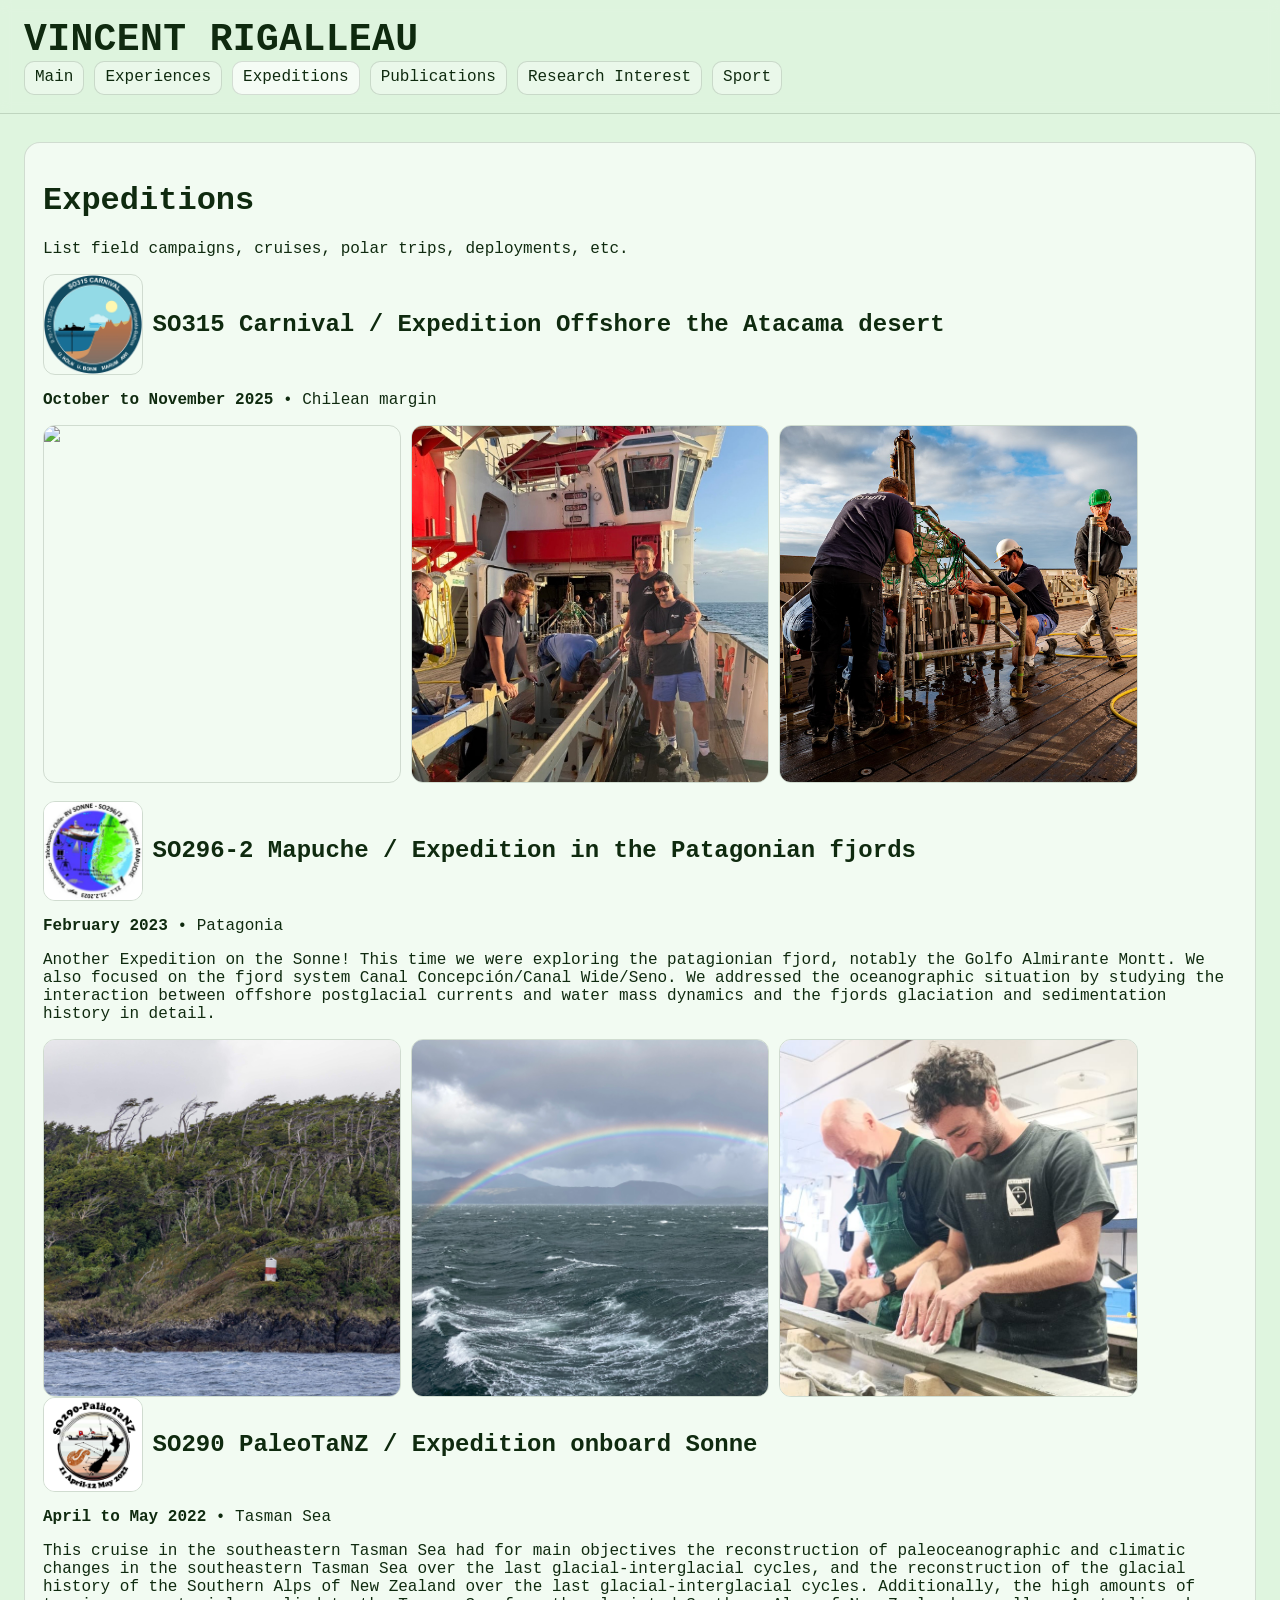
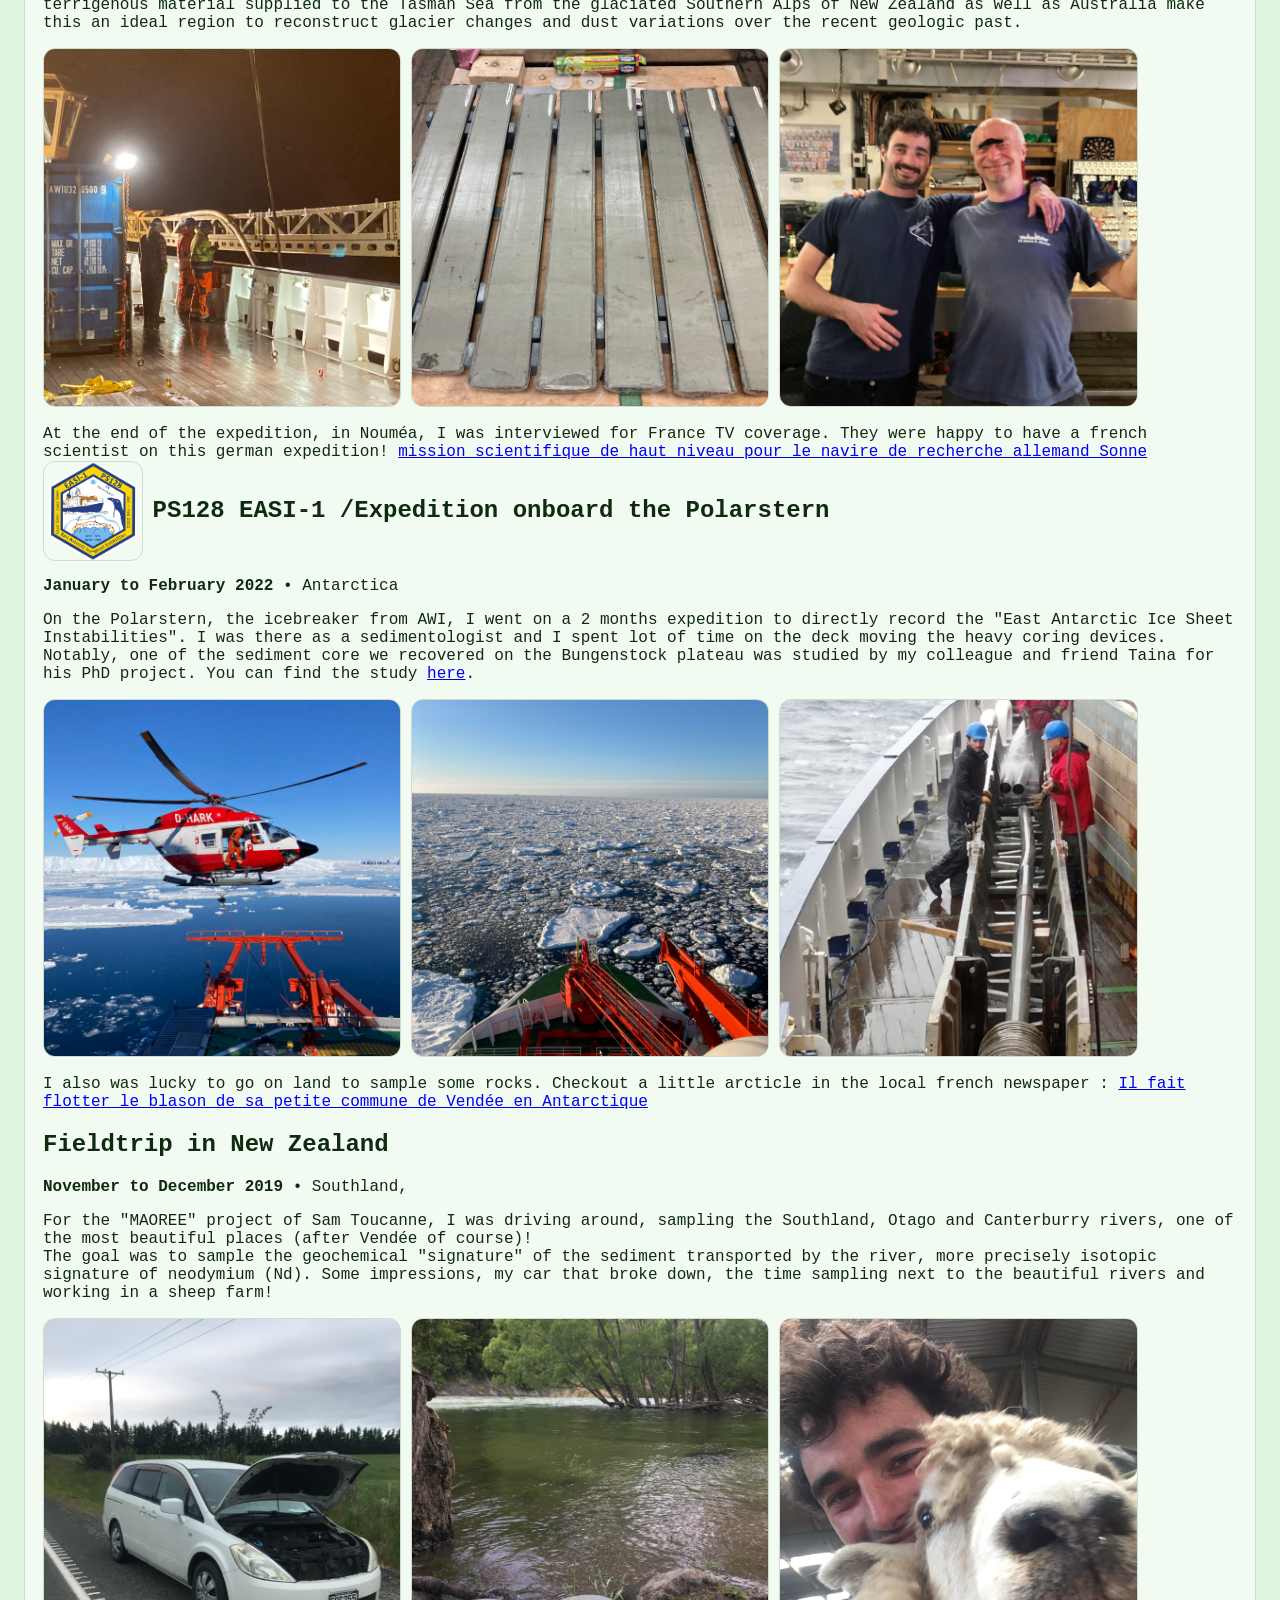
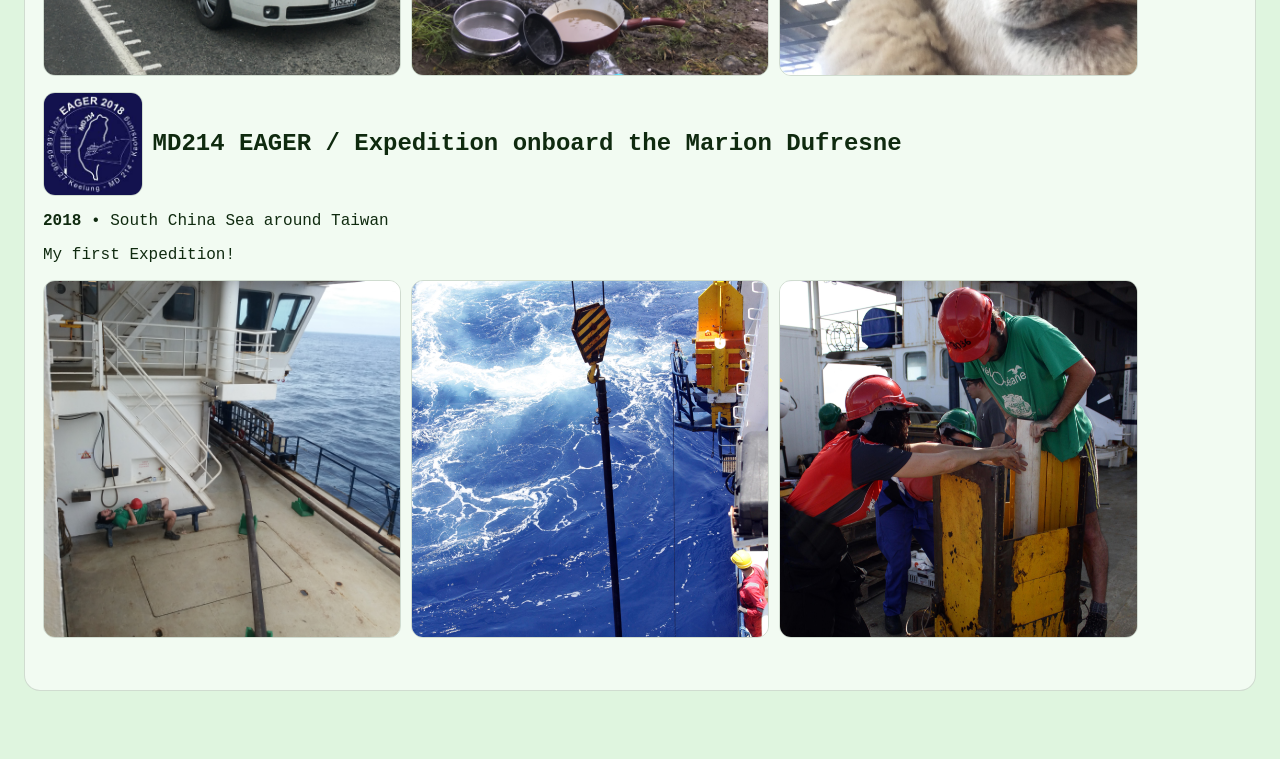
==== expedition.html @ a1dad948 "Update expedition.html" ====
<!doctype html>
<html lang="en">
<head>
  <meta charset="utf-8" />
  <meta name="viewport" content="width=device-width, initial-scale=1" />
  <title>Expeditions — Vincent Rigalleau</title>
  <link rel="stylesheet" href="styles.css" />
</head>
<div class="zoom-image">
<body>
  <header class="header">
    <div class="header-inner">
      <div class="brand">Vincent Rigalleau</div>

      <nav class="nav">
        <a href="index.html">Main</a>
        <a href="experiences.html">Experiences</a>
        <a class="active" href="expedition.html">Expeditions</a>
        <a href="publications.html">Publications</a>
        <a href="research-interest.html">Research Interest</a>
       <!-- <a href="sciences-designs.html">Science Designs</a> -->
        <a href="sport.html">Sport</a>
      </nav>
    </div>
  </header>

  <main class="main">
    <div class="card">
      <h1>Expeditions</h1>
      <p>List field campaigns, cruises, polar trips, deployments, etc.</p>

      <div style="display: flex; align-items: center;">
 <img src="images/LogoSO315.png" width="100px">&nbsp;
 <h2 style="flex: 1;">SO315 Carnival / Expedition Offshore the Atacama desert</h2>
</div>
      <p><strong> October to November 2025</strong> • Chilean margin </p>
      <p>

         <div style="display: flex; gap: 10px;">
  <img src="images/Atacama1.jpg" width="30%">
  <img src="images/Atacama2.jpg" width="30%">
  <img src="images/Atacama3.jpg" width="30%">
</div> <br>

      <div style="display: flex; align-items: center;">
   <img src="images/LogoSO296.jpeg" width="100px">&nbsp;
  <h2 style="flex: 1;">SO296-2 Mapuche / Expedition in the Patagonian fjords</h2>
</div>
      <p><strong> February 2023</strong> • Patagonia</p>
      <p>

        Another Expedition on the Sonne! This time we were exploring the patagionian fjord, notably the Golfo Almirante Montt. We also focused on the fjord system Canal Concepción/Canal Wide/Seno. 
        We addressed the oceanographic situation by studying the interaction between offshore postglacial currents and water mass dynamics and the fjords glaciation and sedimentation history in detail. 

 <div style="display: flex; gap: 10px;">
  <img src="images/Pata1.JPG" width="30%">
  <img src="images/Pata2.jpg" width="30%">
  <img src="images/Pata3.jpg" width="30%">
</div>
        
      <div style="display: flex; align-items: center;">
  <img src="images/SO290.png" width="100px">&nbsp;
  <h2 style="flex: 1;">SO290 PaleoTaNZ / Expedition onboard Sonne</h2>
</div>
      <p><strong> April to May 2022</strong> • Tasman Sea</p>
      <p>
        This cruise in the southeastern Tasman Sea had for main objectives the reconstruction of paleoceanographic and climatic changes in the southeastern 
        Tasman Sea over the last glacial-interglacial cycles, and the reconstruction of the glacial history of the Southern Alps of New Zealand over the last glacial-interglacial cycles. 
        Additionally, the high amounts of terrigenous material supplied to the Tasman Sea from the glaciated Southern Alps of New Zealand as well as Australia make this an ideal region to reconstruct 
        glacier changes and dust variations over the recent geologic past.<br>

 <div style="display: flex; gap: 10px;">
  <img src="images/Tasman1.jpg" width="30%">
  <img src="images/Tasman2.jpg" width="30%">
  <img src="images/Tasman3.jpg" width="30%">
</div> <br>
        
        At the end of the expedition, in Nouméa, I was interviewed for France TV coverage. They were happy to have a french scientist on this german expedition! <a href="https://la1ere.franceinfo.fr/nouvellecaledonie/mission-scientifique-de-haut-niveau-pour-le-navire-de-recherche-allemand-sonne-1283136.html"
        </p>mission scientifique de haut niveau pour le navire de recherche allemand Sonne</a><br>

      <div style="display: flex; align-items: center;">
      <img src="images/PS128.png" width="100px">&nbsp;
  <h2 style="flex: 1;">PS128 EASI-1 /Expedition onboard the Polarstern</h2>
</div>
      <p><strong>January to February 2022</strong> • Antarctica</p>
      <p>
        On the Polarstern, the icebreaker from AWI, I went on a 2 months expedition to directly record the "East Antarctic Ice Sheet Instabilities". I was there as a sedimentologist and I spent lot of time on the deck moving the heavy coring devices. 
        Notably, one of the sediment core we recovered on the Bungenstock plateau was studied by my colleague and friend Taina for his PhD project. You can find the study <a href="https://www.nature.com/articles/s41467-026-70498-w"</p>here</a>.<br>
        
        <div style="display: flex; gap: 10px;">
  <img src="images/polarstern1.jpg" width="30%">
  <img src="images/polarstern2.jpg" width="30%">
  <img src="images/polarstern3.jpg" width="30%">
</div>
     <br>

     I also was lucky to go on land to sample some rocks. Checkout a little arcticle in the local french newspaper : 
        <a href="https://www.ouest-france.fr/pays-de-la-loire/saint-christophe-du-ligneron-85670/il-fait-flotter-le-blason-de-sa-petite-commune-de-vendee-en-antarctique-671a7e7e-b77c-11ec-b21c-97bb20010aec"
        </p>Il fait flotter le blason de sa petite commune de Vendée en Antarctique</a><br>

      </p>  

 <h2>Fieldtrip in New Zealand </h2>
      <p><strong>November to December 2019</strong> • Southland, </p>
      <p>
      
        For the "MAOREE" project of Sam Toucanne, I was driving around, sampling the Southland, Otago and Canterburry rivers, one of the most beautiful places (after Vendée of course)! <br>
        The goal was to sample the geochemical "signature" of the sediment transported by the river, more precisely isotopic signature of neodymium (Nd). 
        
        Some impressions, my car that broke down, the time sampling next to the beautiful rivers and working in a sheep farm!
        <div style="display: flex; gap: 10px;">
  <img src="images/NZ1.JPG" width="30%">
  <img src="images/NZ2.JPG" width="30%">
  <img src="images/NZ3.JPG" width="30%">
</div>

      

      </p> 
<div style="display: flex; align-items: center;">
  <img src="images/LogoMD214.jpeg" width="100px">&nbsp;
  <h2 style="flex: 1;">MD214 EAGER / Expedition onboard the Marion Dufresne</h2>
</div>

      <p><strong>2018</strong> • South China Sea around Taiwan</p>
      <p>
        My first Expedition!
        <div style="display: flex; gap: 10px;">
  <img src="images/MD1.jpg" width="30%">
  <img src="images/MD2.JPG" width="30%">
  <img src="images/MD3.JPG" width="30%">
</div>
     <br>
      </p>
        
    </div>
  </main>
</body>
</div>
</html>
---- styles.css ----
/* styles.css */

:root {
  --bg: #dff5df;
  --text: #0f2a0f;
  --card: rgba(255,255,255,0.6);
  --border: rgba(15,42,15,0.15);

  --page-width: 1400px; /* ✅ wider layout */
}

* { box-sizing: border-box; }

body {
  margin: 0;
  font-family: "Courier New", Courier, monospace;
  background: var(--bg);
  color: var(--text);
}


/* Top bar */
.header {
  position: sticky;
  top: 0;
  background: rgba(223,244,223,0.85);
  backdrop-filter: blur(6px);
  border-bottom: 1px solid var(--border);
  padding: 18px 24px;
}
<! -- 223,245,223,0.85 -->
.header-inner {
  max-width: var(--page-width);   /* ✅ was 1100px */
  margin: 0 auto;
  display: flex;
  align-items: center;
  justify-content: space-between;
  gap: 16px;
}

.brand {
  font-weight: 700;
  font-size: 38px;
  letter-spacing: 0.4px;
  text-transform: uppercase; /* keeps the exact style like you wrote */
}

/* Navigation */
.nav {
  display: flex;
  flex-wrap: wrap;
  gap: 10px;
  align-items: center;
}

.nav a {
  text-decoration: none !important;   /* ✅ remove underline */
  color: var(--text);
  padding: 7px 10px;

  /* ✅ always show the “nice box” */
  border-radius: 10px;
  border: 1px solid var(--border);
  background: rgba(255, 255, 255, 0.35);

  display: inline-block;
  line-height: 1.1;
}

.nav a:hover {
  background: rgba(255,255,255,0.5);
  border-color: var(--border);
}

.nav a.active {
  background: rgba(255,255,255,0.7);
  border-color: var(--border);
}

/* Page content */
.main {
  max-width: var(--page-width);   /* ✅ was 1100px */
  margin: 28px auto;
  padding: 0 24px 40px;
}

.card {
  background: var(--card);
  border: 1px solid var(--border);
  border-radius: 16px;
  padding: 18px;
}

img.hero {
  width: 300px;      /* change this number */
  max-width: 100%;   /* keeps it responsive */
  display: block;
  margin: 0 auto 16px;  /* centers it + space below */
}

img {
  max-width: 100%;
  height: auto;
  border-radius: 12px;
  border: 1px solid var(--border);
}

.zoom-image img {
  transition: transform 0.3s ease;
}

.zoom-image img:hover {
  transform: scale(1.15);
}
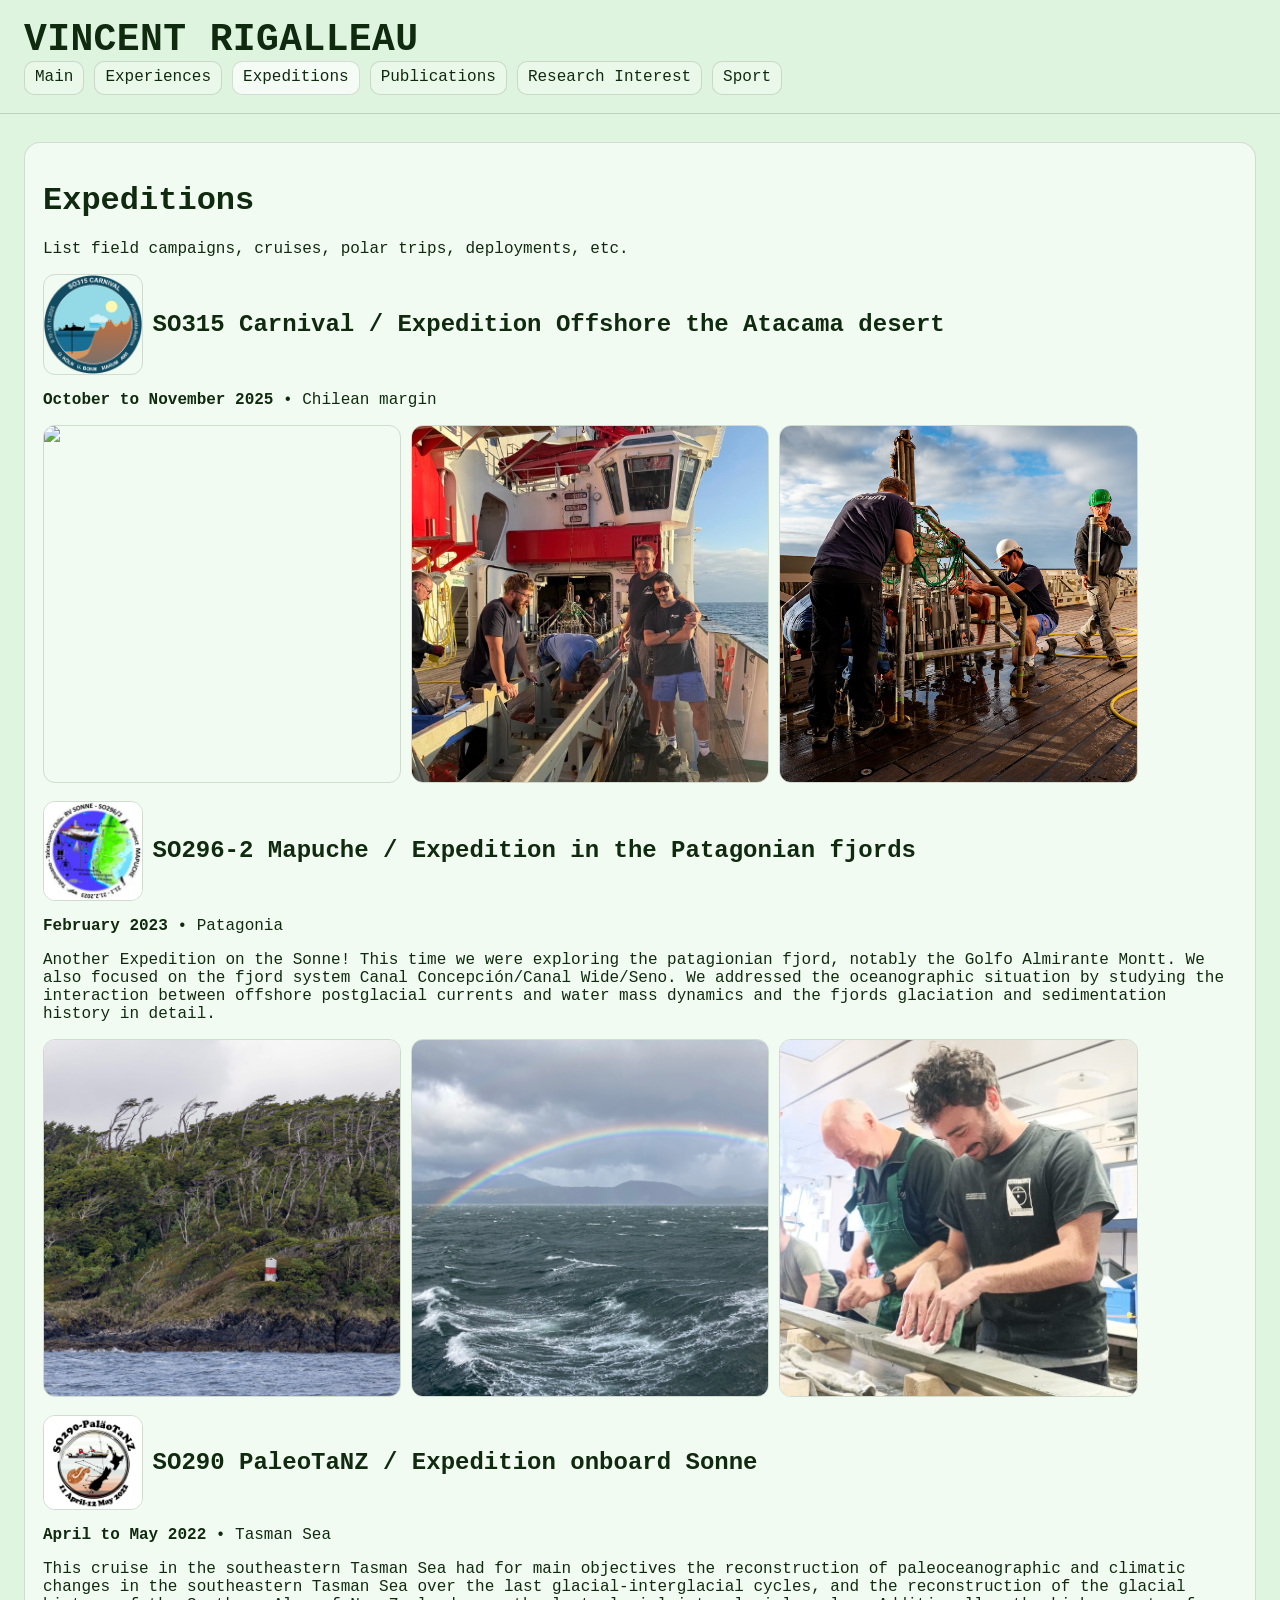
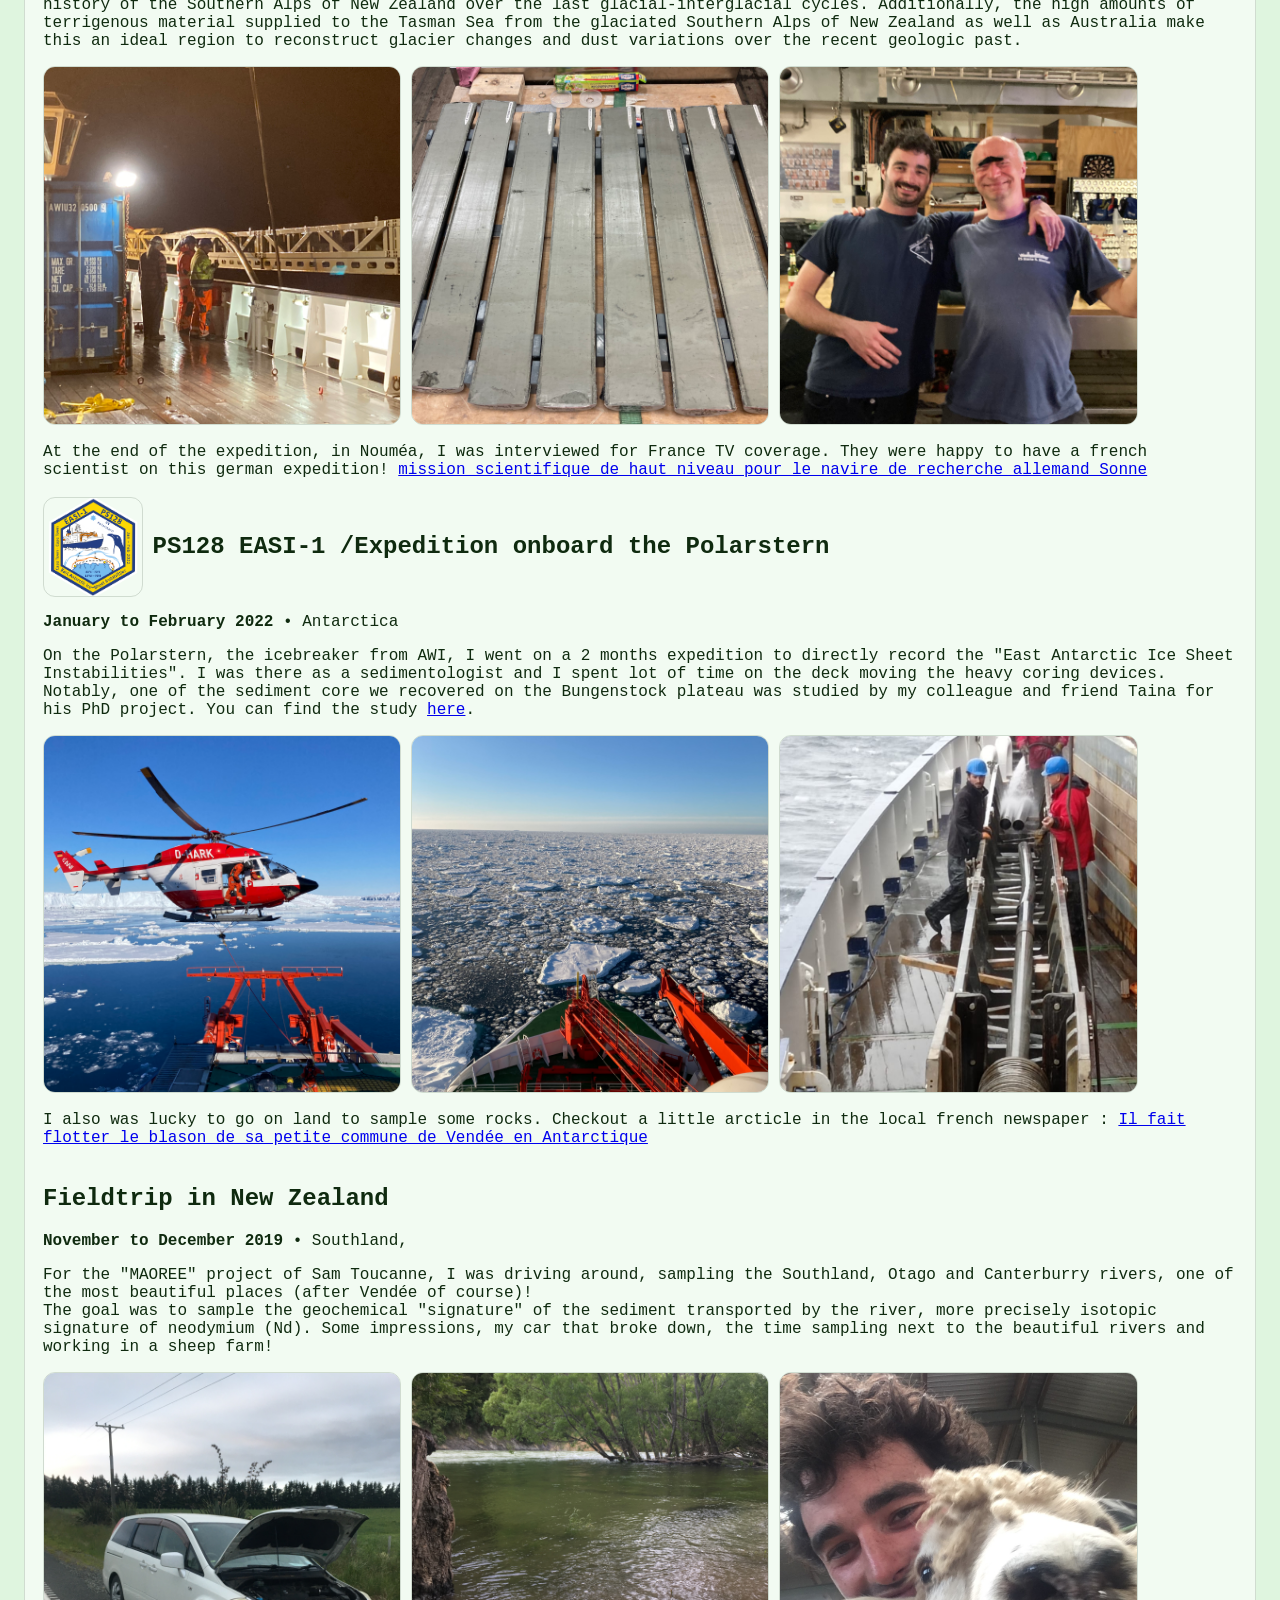
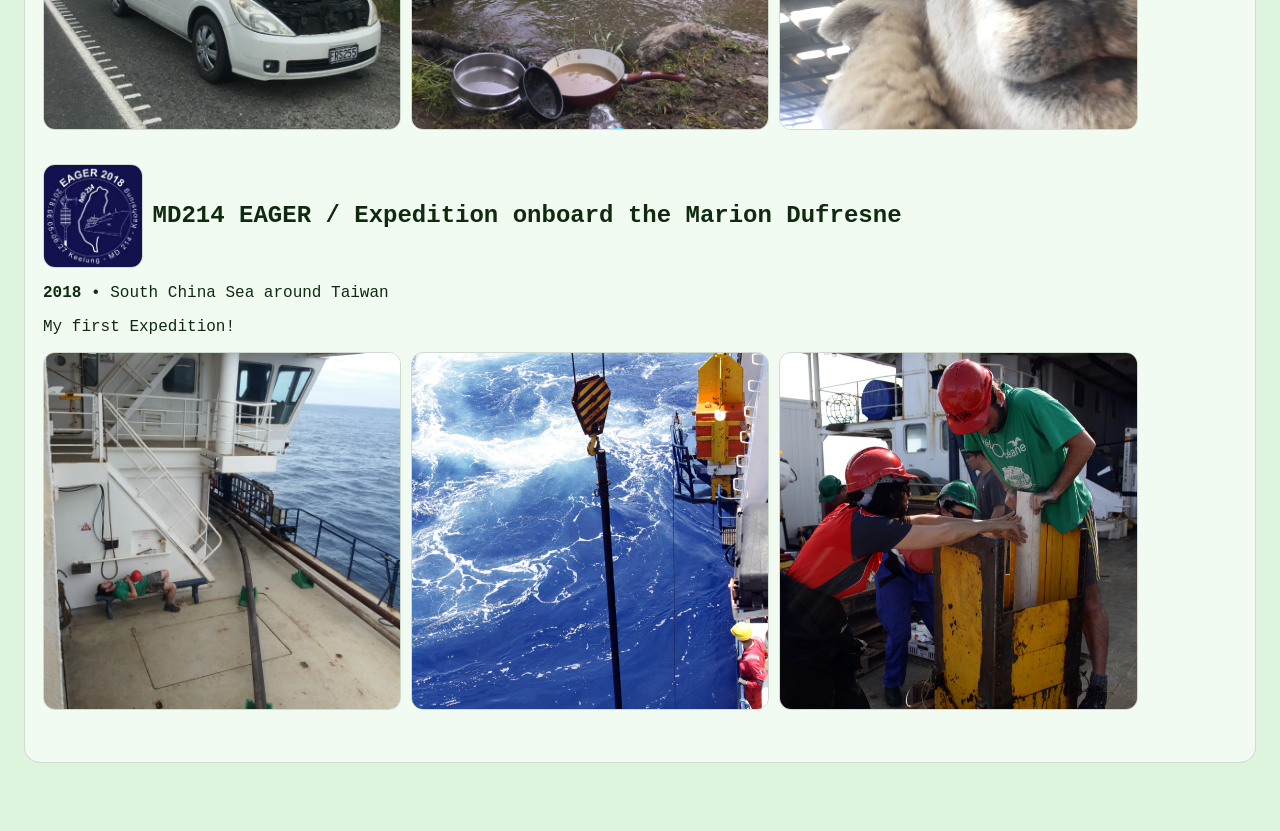
==== commit 69f3f997: "Update expedition.html" ====
--- a/expedition.html
+++ b/expedition.html
@@ -56,7 +56,7 @@
   <img src="images/Pata1.JPG" width="30%">
   <img src="images/Pata2.jpg" width="30%">
   <img src="images/Pata3.jpg" width="30%">
-</div>
+</div> <br>
         
       <div style="display: flex; align-items: center;">
   <img src="images/SO290.png" width="100px">&nbsp;
@@ -76,7 +76,7 @@
 </div> <br>
         
         At the end of the expedition, in Nouméa, I was interviewed for France TV coverage. They were happy to have a french scientist on this german expedition! <a href="https://la1ere.franceinfo.fr/nouvellecaledonie/mission-scientifique-de-haut-niveau-pour-le-navire-de-recherche-allemand-sonne-1283136.html"
-        </p>mission scientifique de haut niveau pour le navire de recherche allemand Sonne</a><br>
+        </p>mission scientifique de haut niveau pour le navire de recherche allemand Sonne</a><br><br>
 
       <div style="display: flex; align-items: center;">
       <img src="images/PS128.png" width="100px">&nbsp;
@@ -96,7 +96,7 @@
 
      I also was lucky to go on land to sample some rocks. Checkout a little arcticle in the local french newspaper : 
         <a href="https://www.ouest-france.fr/pays-de-la-loire/saint-christophe-du-ligneron-85670/il-fait-flotter-le-blason-de-sa-petite-commune-de-vendee-en-antarctique-671a7e7e-b77c-11ec-b21c-97bb20010aec"
-        </p>Il fait flotter le blason de sa petite commune de Vendée en Antarctique</a><br>
+        </p>Il fait flotter le blason de sa petite commune de Vendée en Antarctique</a><br><br>
 
       </p>  
 
@@ -112,7 +112,7 @@
   <img src="images/NZ1.JPG" width="30%">
   <img src="images/NZ2.JPG" width="30%">
   <img src="images/NZ3.JPG" width="30%">
-</div>
+</div><br>
 
       
 
--- a/styles.css
+++ b/styles.css
@@ -110,5 +110,27 @@
 }
 
 .zoom-image img:hover {
-  transform: scale(1.15);
+  transform: scale(1.2);
 }
+
+.content-block {
+  display: flex;
+  align-items: flex-start;
+  gap: 20px;
+}
+
+.content-block img {
+  width: 350px;
+  max-width: 100%;
+  height: auto;
+}
+
+@media (max-width: 768px) {
+  .content-block {
+    flex-direction: column;
+  }
+
+  .content-block img {
+    width: 100%;
+  }
+}
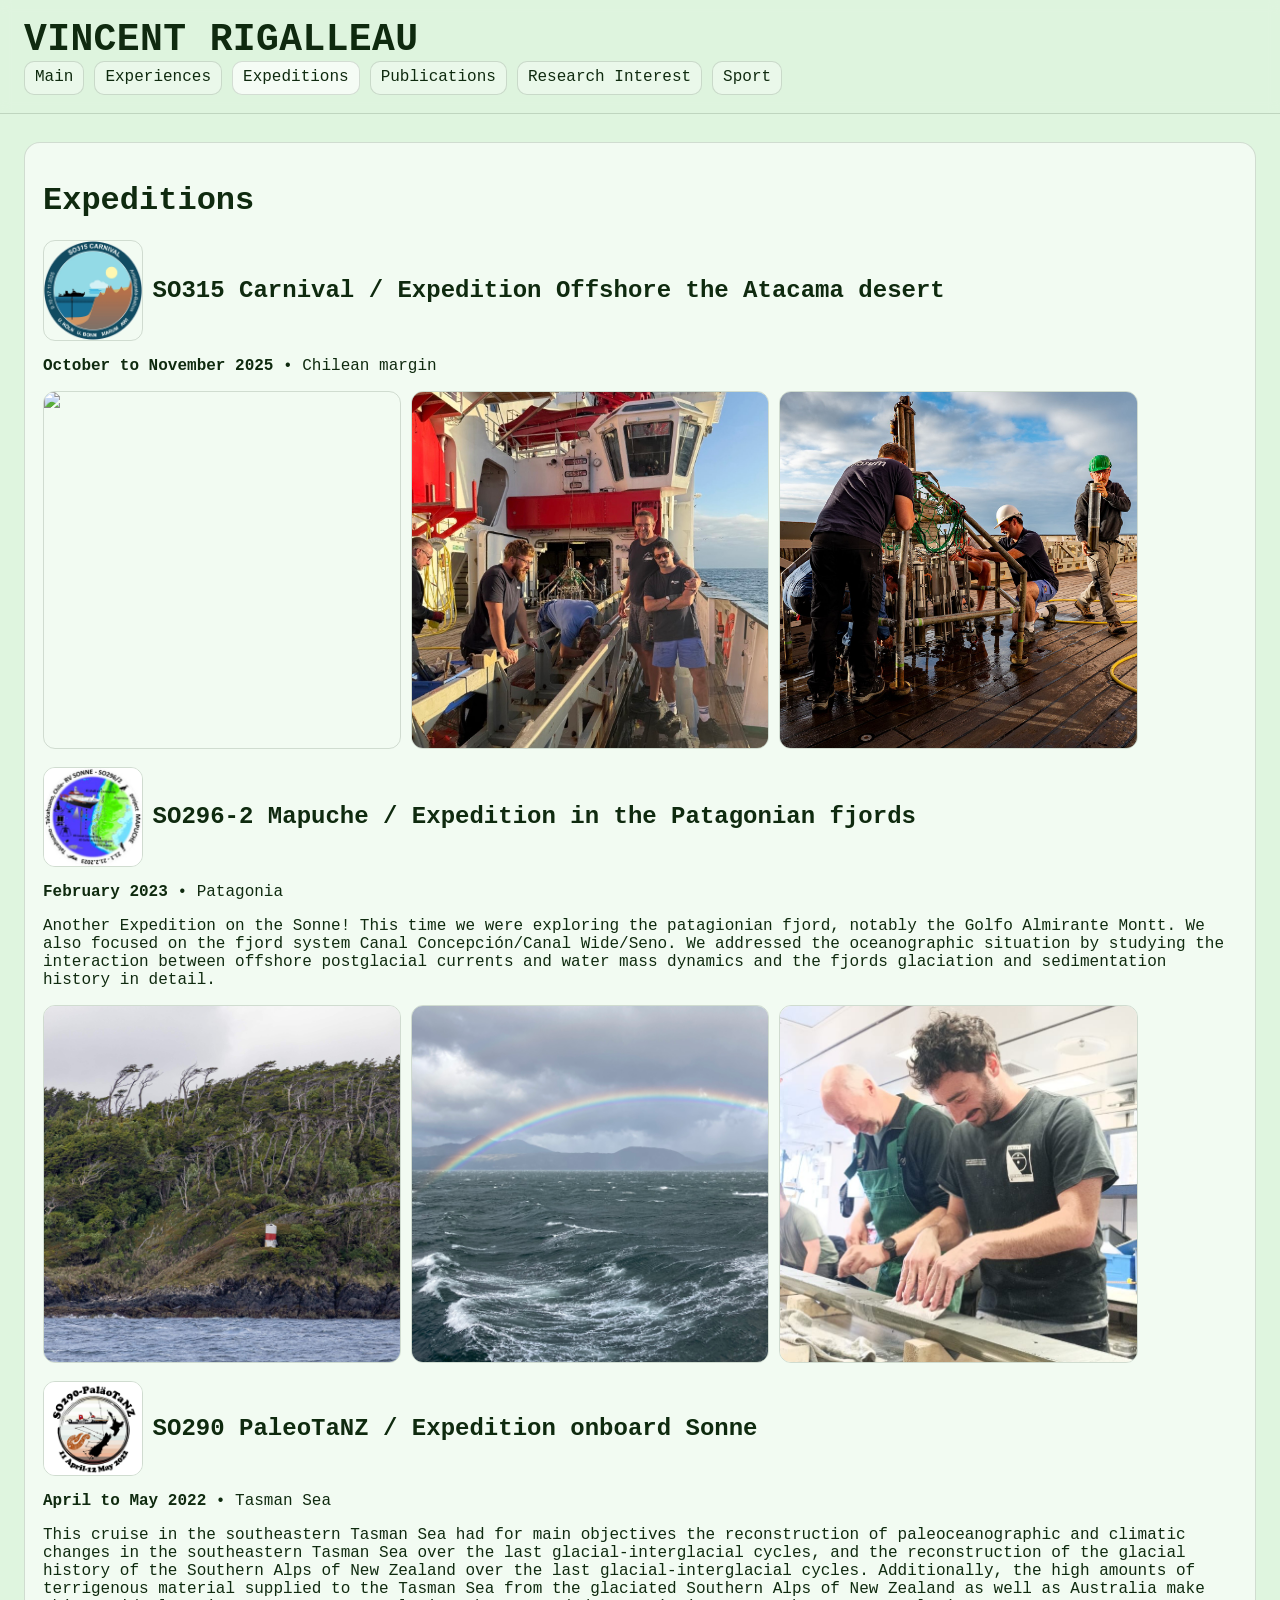
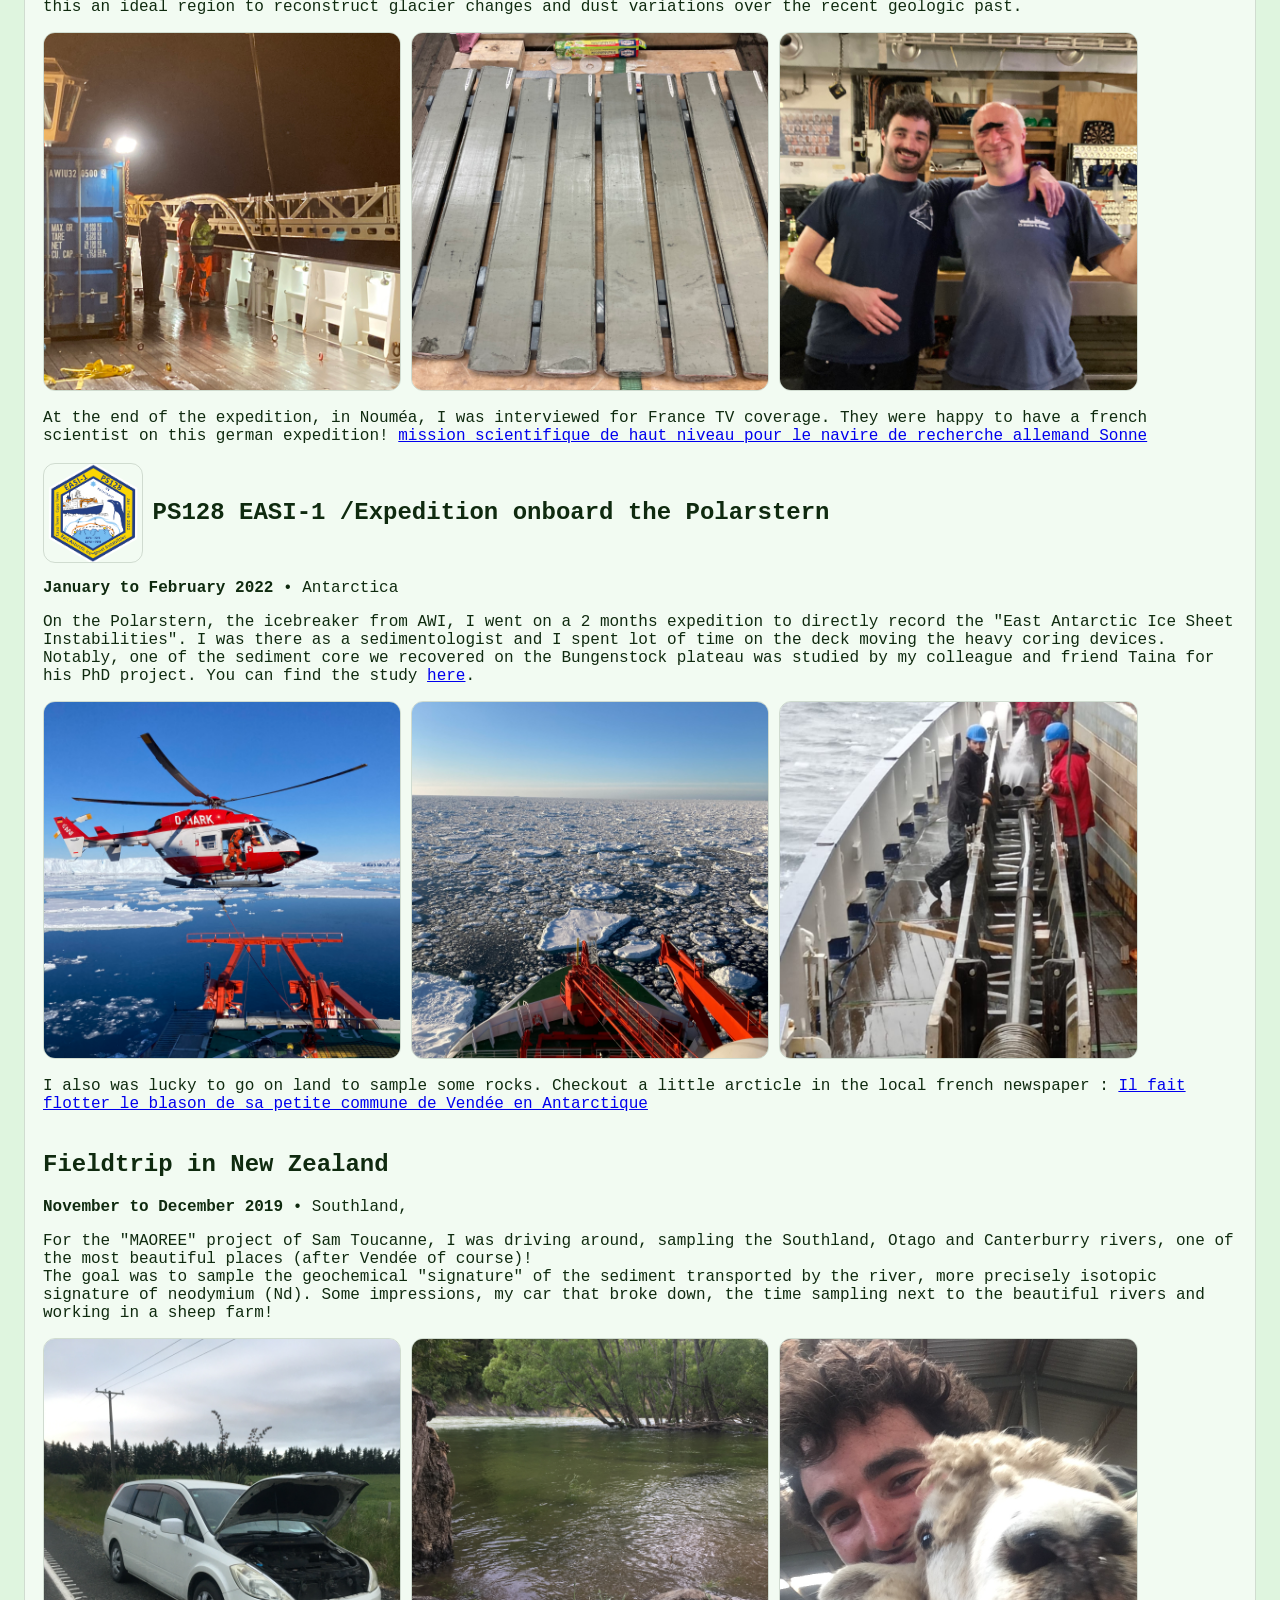
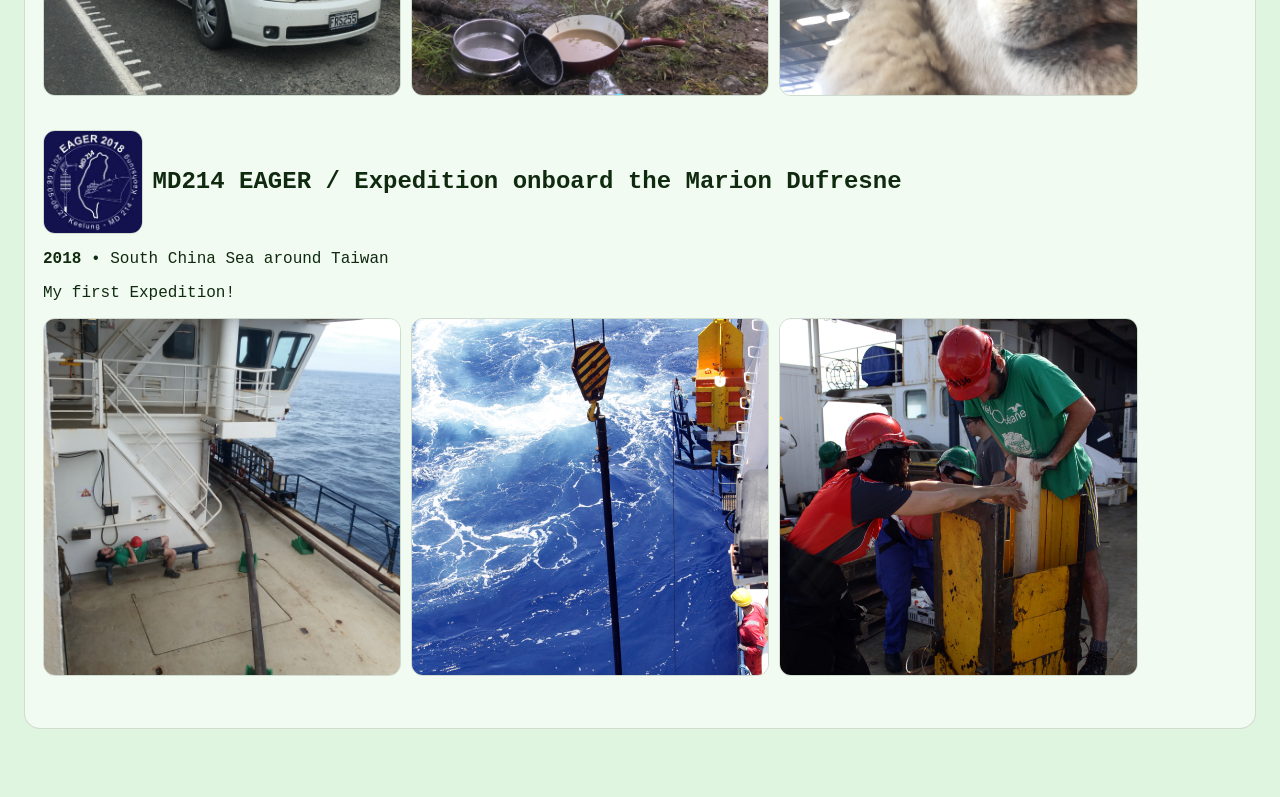
==== commit 80dfec72: "Update expedition.html" ====
--- a/expedition.html
+++ b/expedition.html
@@ -27,7 +27,7 @@
   <main class="main">
     <div class="card">
       <h1>Expeditions</h1>
-      <p>List field campaigns, cruises, polar trips, deployments, etc.</p>
+      
 
       <div style="display: flex; align-items: center;">
  <img src="images/LogoSO315.png" width="100px">&nbsp;
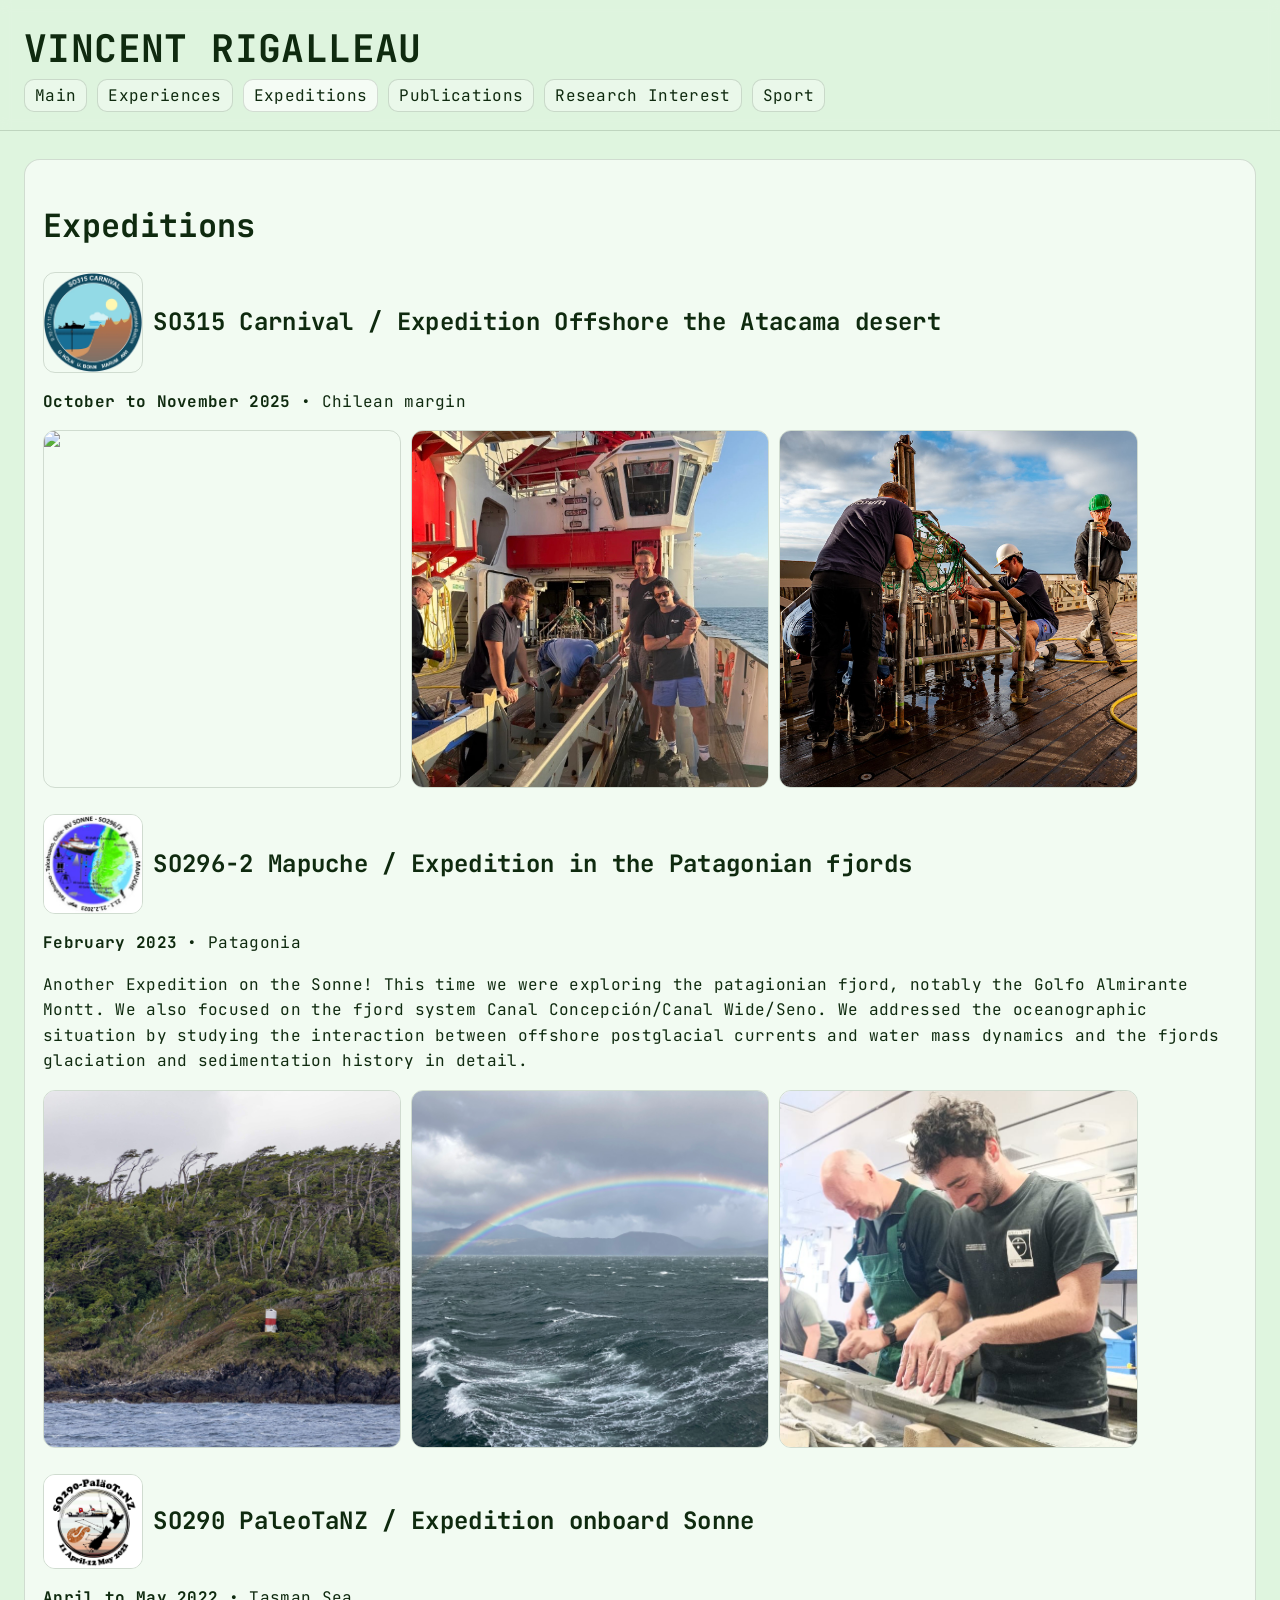
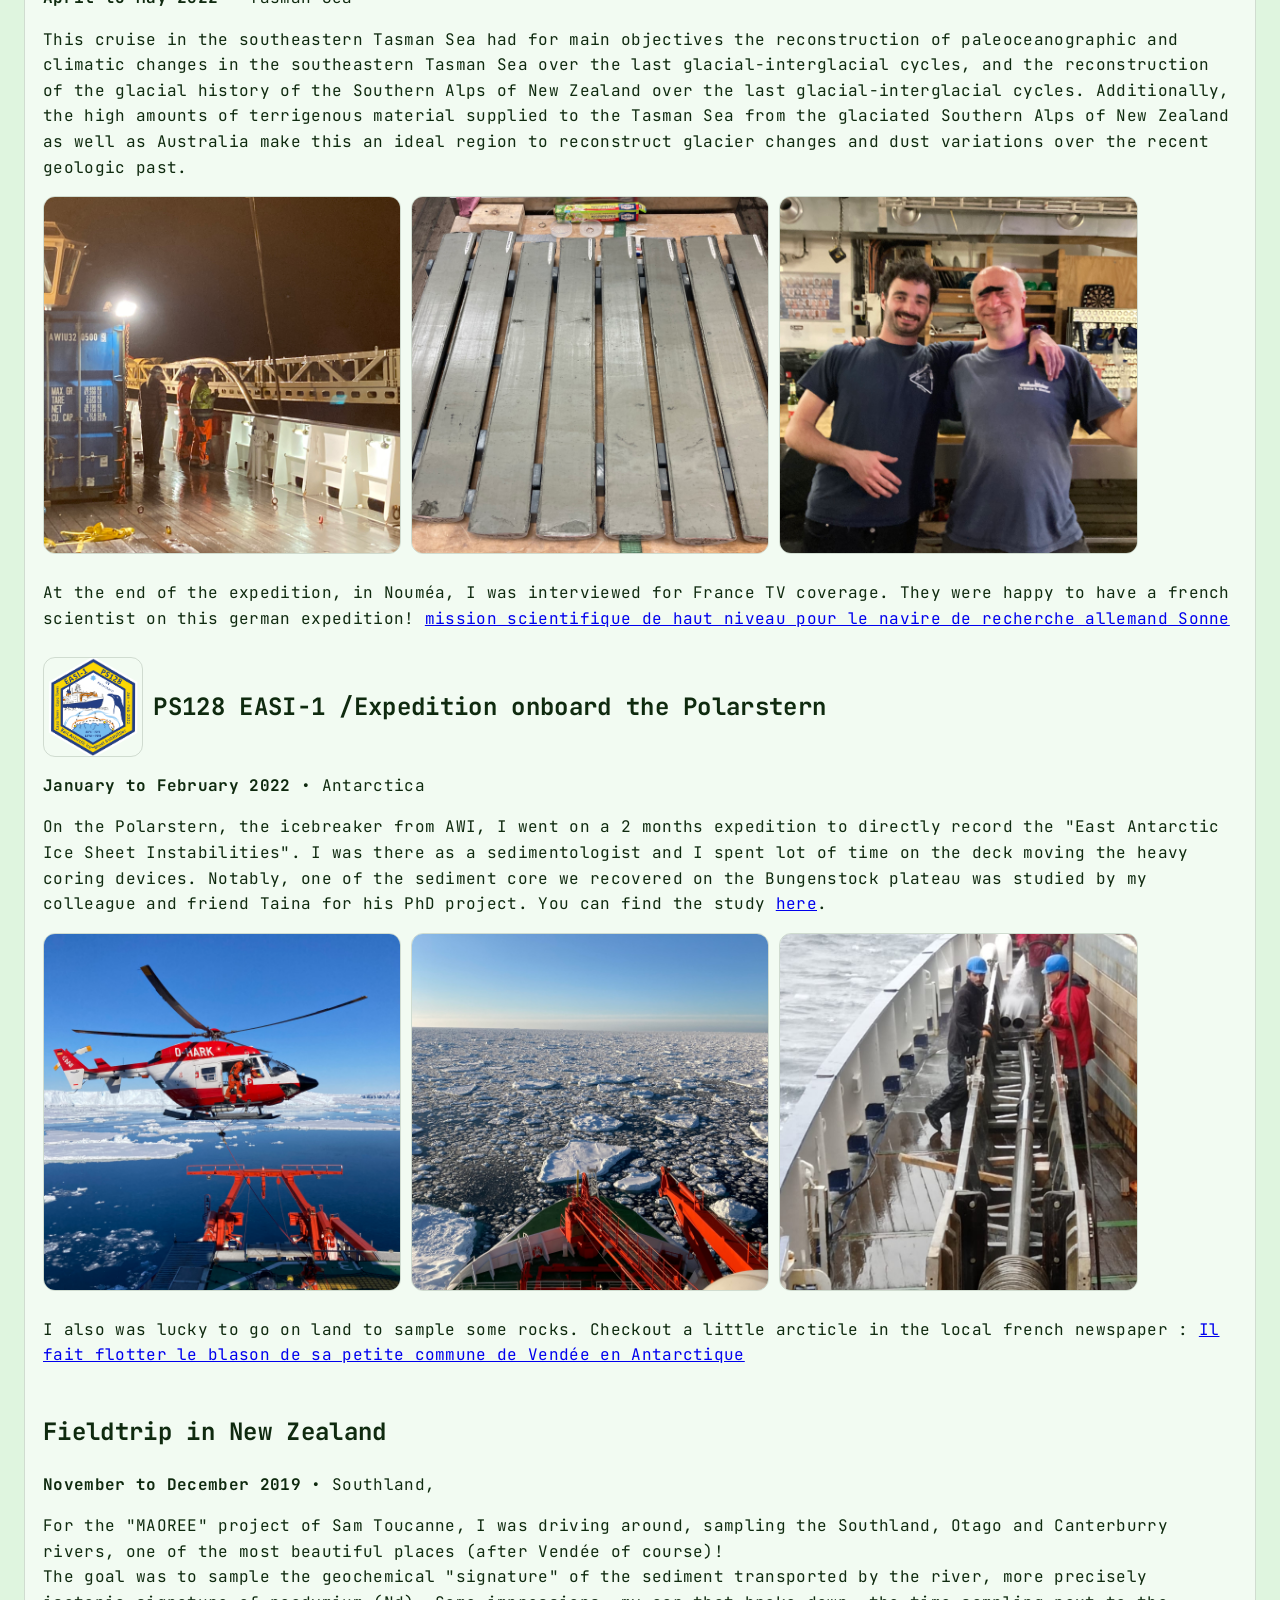
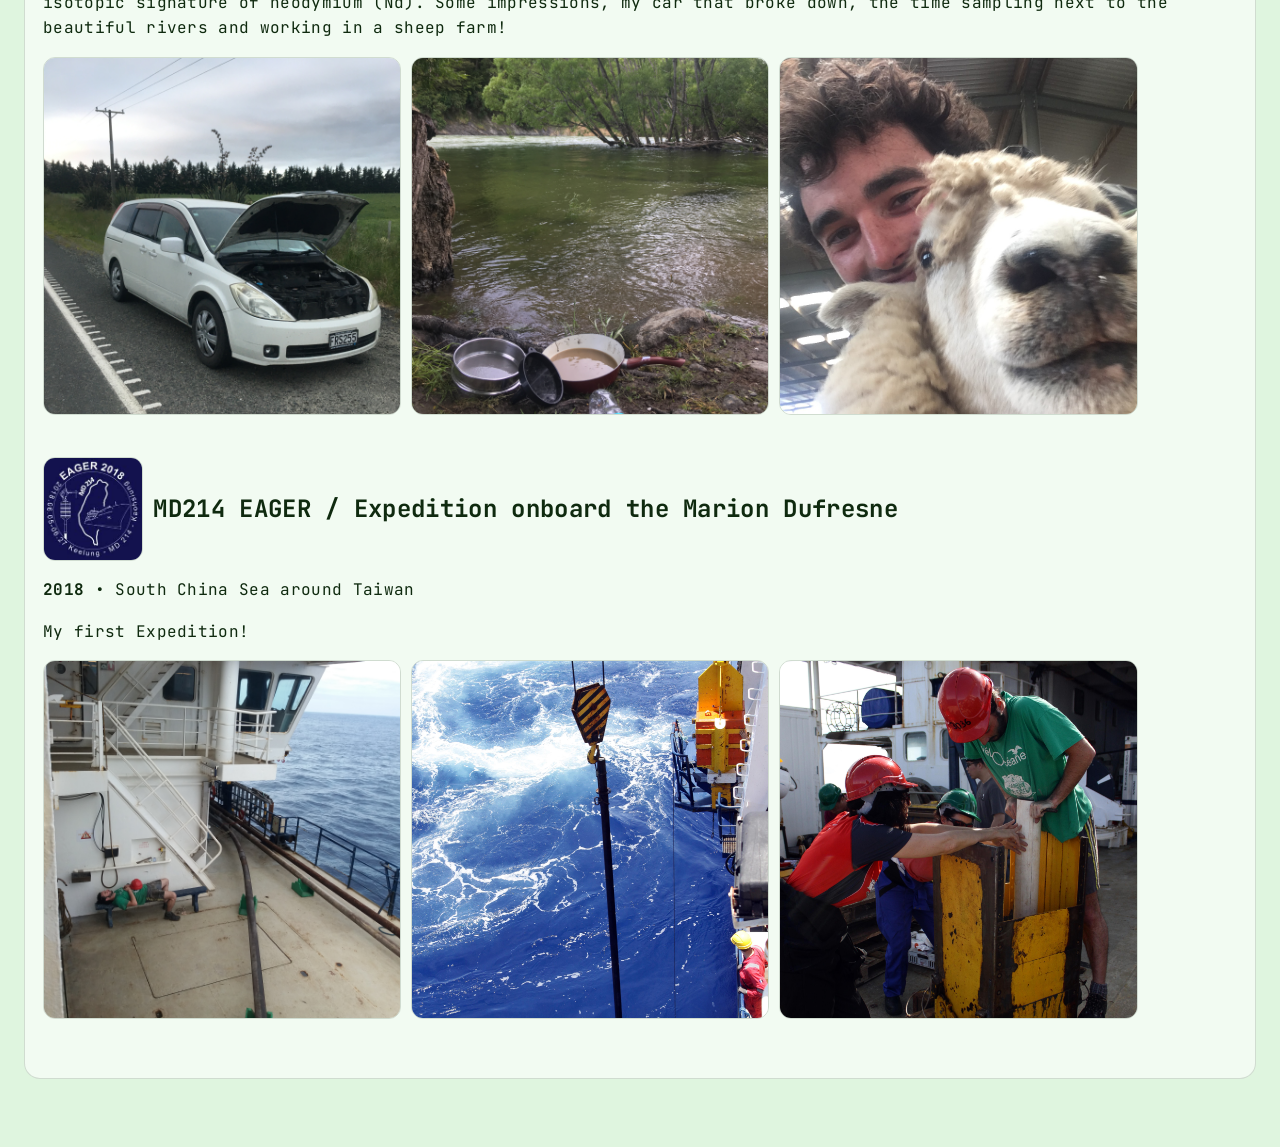
==== commit 4adc037e: "Update expedition.html" ====
--- a/expedition.html
+++ b/expedition.html
@@ -4,6 +4,7 @@
   <meta charset="utf-8" />
   <meta name="viewport" content="width=device-width, initial-scale=1" />
   <title>Expeditions — Vincent Rigalleau</title>
+ <link href="https://fonts.googleapis.com/css2?family=JetBrains+Mono:wght@300;400;500;700&display=swap" rel="stylesheet">
   <link rel="stylesheet" href="styles.css" />
 </head>
 <div class="zoom-image">
--- a/styles.css
+++ b/styles.css
@@ -11,12 +11,18 @@
 
 * { box-sizing: border-box; }
 
+
+
 body {
   margin: 0;
-  font-family: "Courier New", Courier, monospace;
+  font-family: "JetBrains Mono", monospace;
   background: var(--bg);
   color: var(--text);
+  line-height: 1.6;
+  font-size: 16px;
+  letter-spacing: 0.02em;
 }
+
 
 
 /* Top bar */
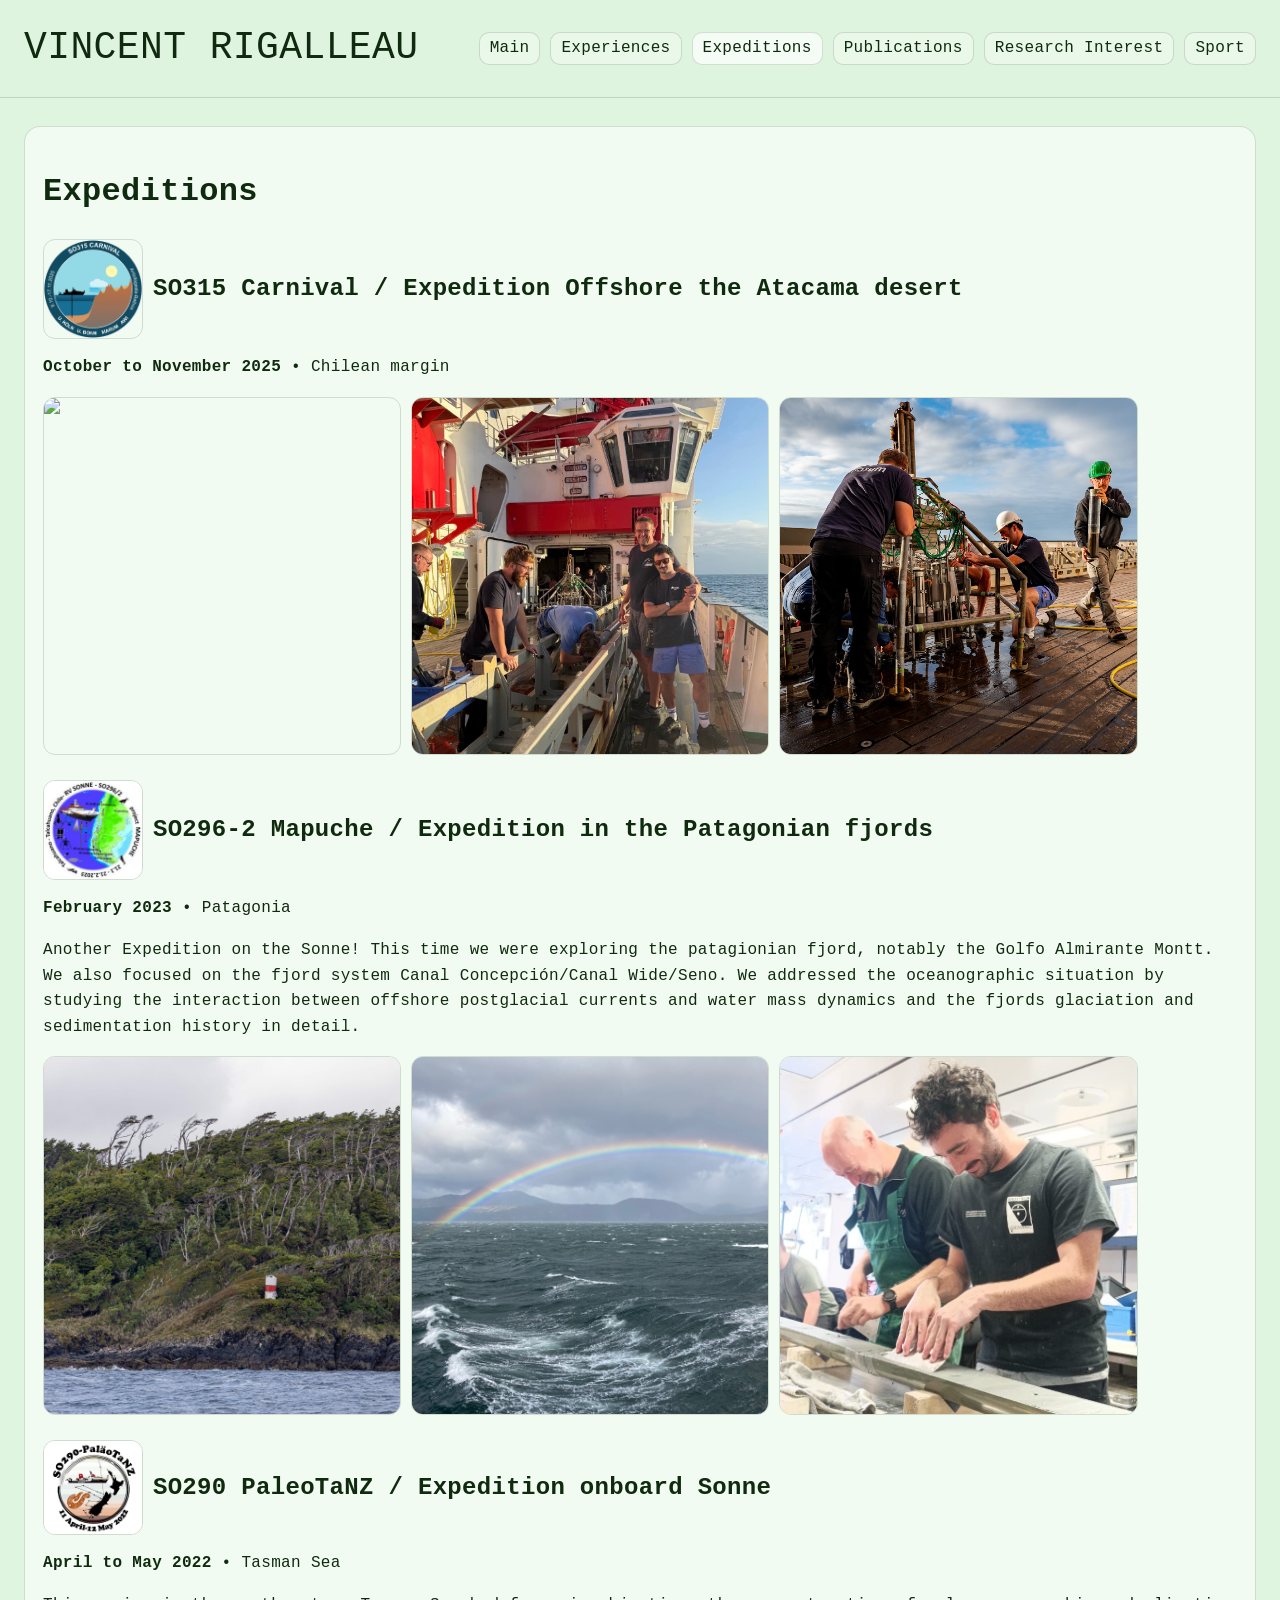
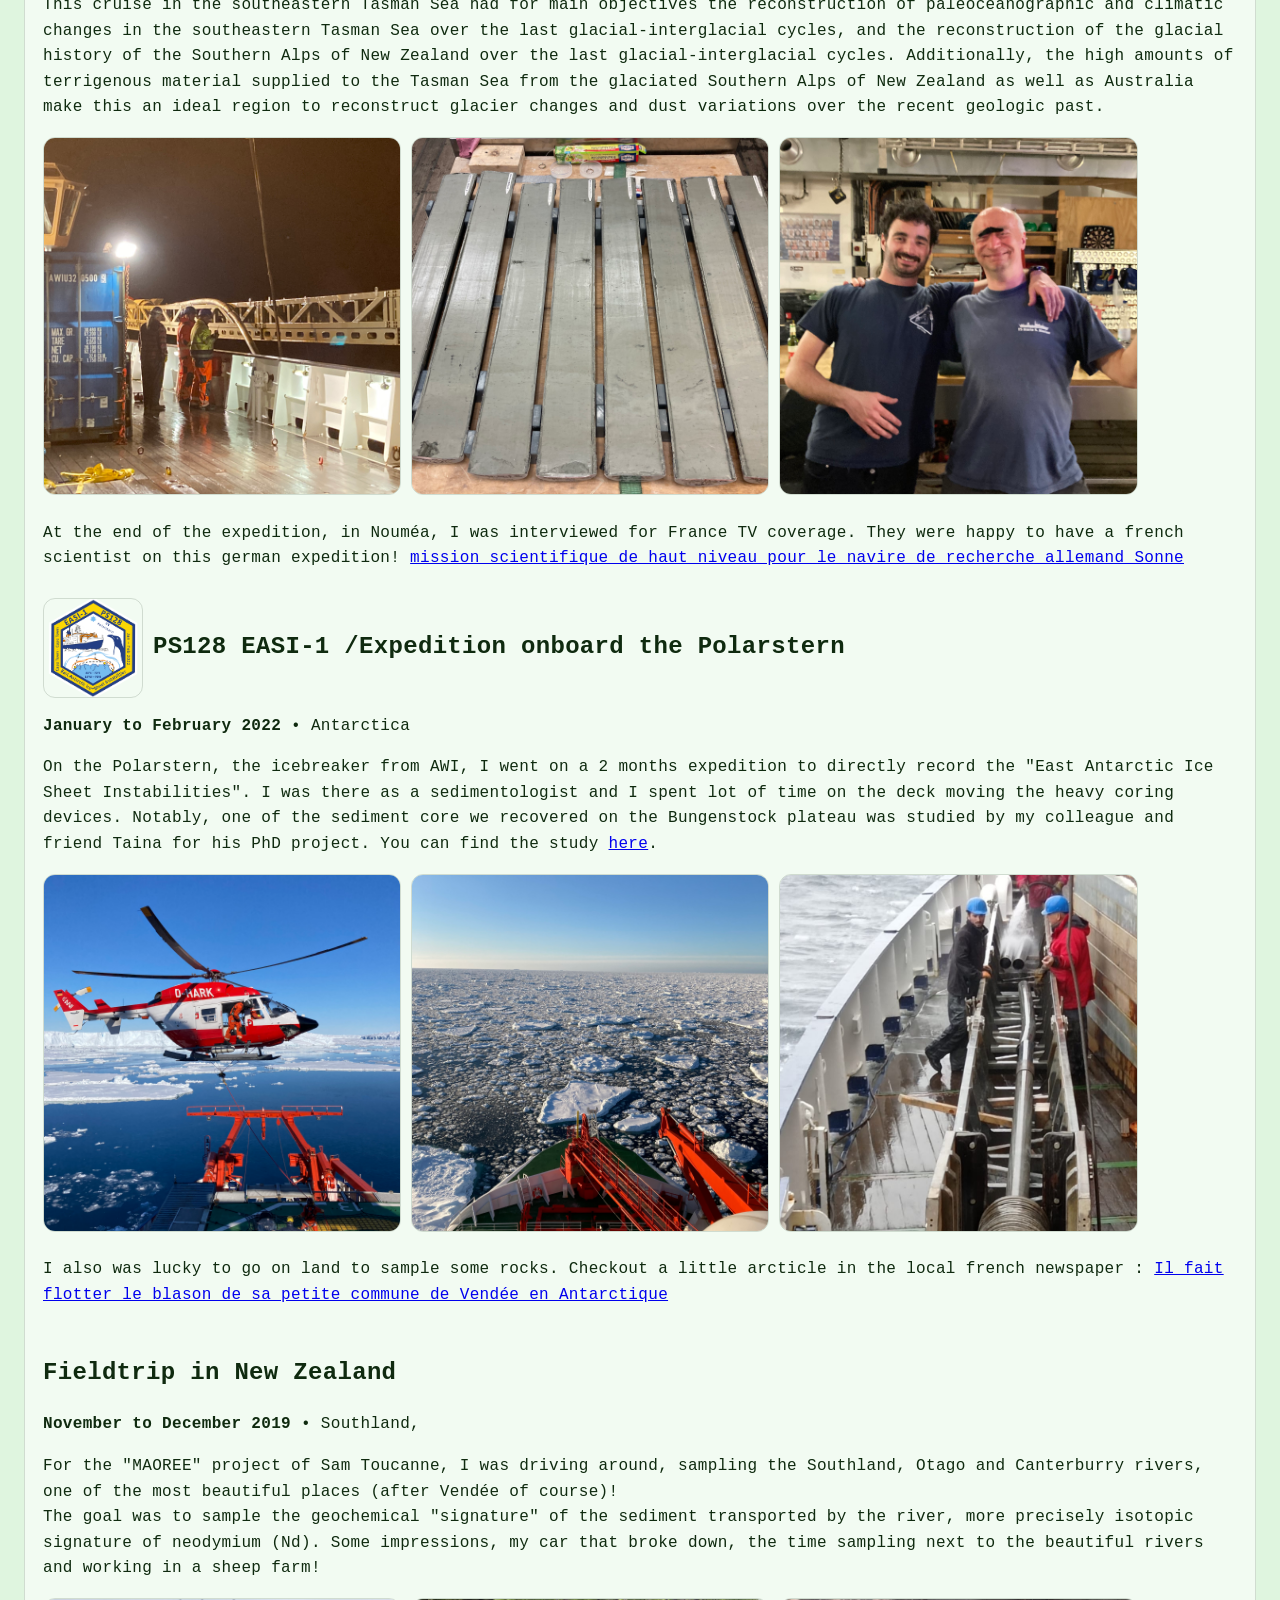
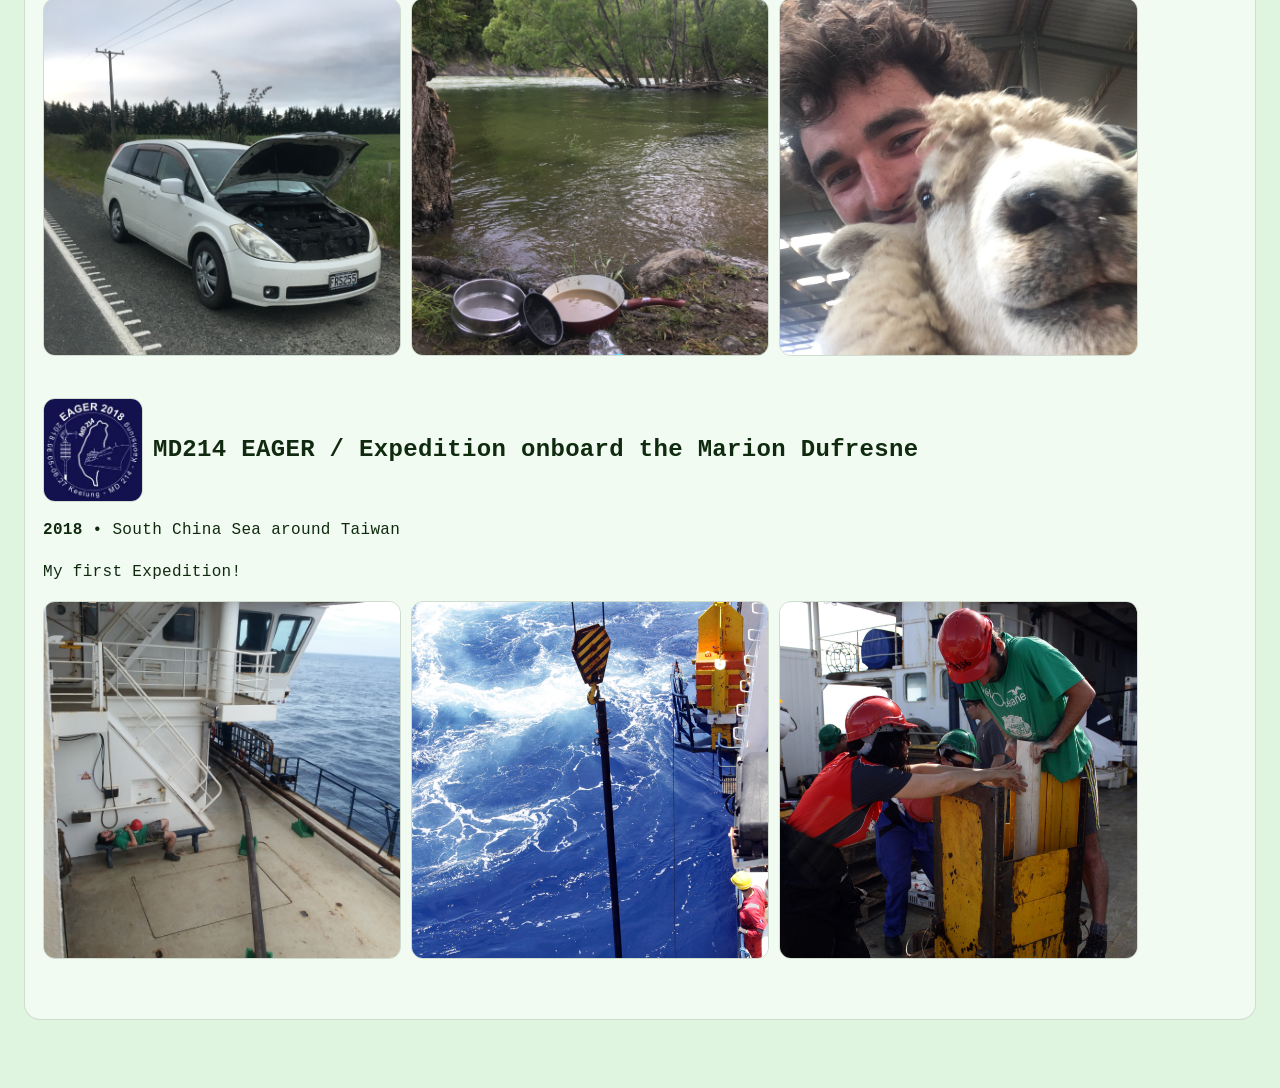
==== commit f9cc9867: "Update expedition.html" ====
--- a/expedition.html
+++ b/expedition.html
@@ -4,7 +4,6 @@
   <meta charset="utf-8" />
   <meta name="viewport" content="width=device-width, initial-scale=1" />
   <title>Expeditions — Vincent Rigalleau</title>
- <link href="https://fonts.googleapis.com/css2?family=JetBrains+Mono:wght@300;400;500;700&display=swap" rel="stylesheet">
   <link rel="stylesheet" href="styles.css" />
 </head>
 <div class="zoom-image">
--- a/styles.css
+++ b/styles.css
@@ -12,15 +12,18 @@
 * { box-sizing: border-box; }
 
 
-
+header {
+  font-family: "Courier New", Courier, monospace;
+}
 body {
   margin: 0;
-  font-family: "JetBrains Mono", monospace;
+  font-family: "Courier New", Courier, monospace;
   background: var(--bg);
   color: var(--text);
   line-height: 1.6;
   font-size: 16px;
   letter-spacing: 0.02em;
+  font-weight: 200;
 }
 
 
@@ -34,7 +37,7 @@
   border-bottom: 1px solid var(--border);
   padding: 18px 24px;
 }
-<! -- 223,245,223,0.85 -->
+
 .header-inner {
   max-width: var(--page-width);   /* ✅ was 1100px */
   margin: 0 auto;
@@ -45,7 +48,7 @@
 }
 
 .brand {
-  font-weight: 700;
+  font-weight: 400;
   font-size: 38px;
   letter-spacing: 0.4px;
   text-transform: uppercase; /* keeps the exact style like you wrote */
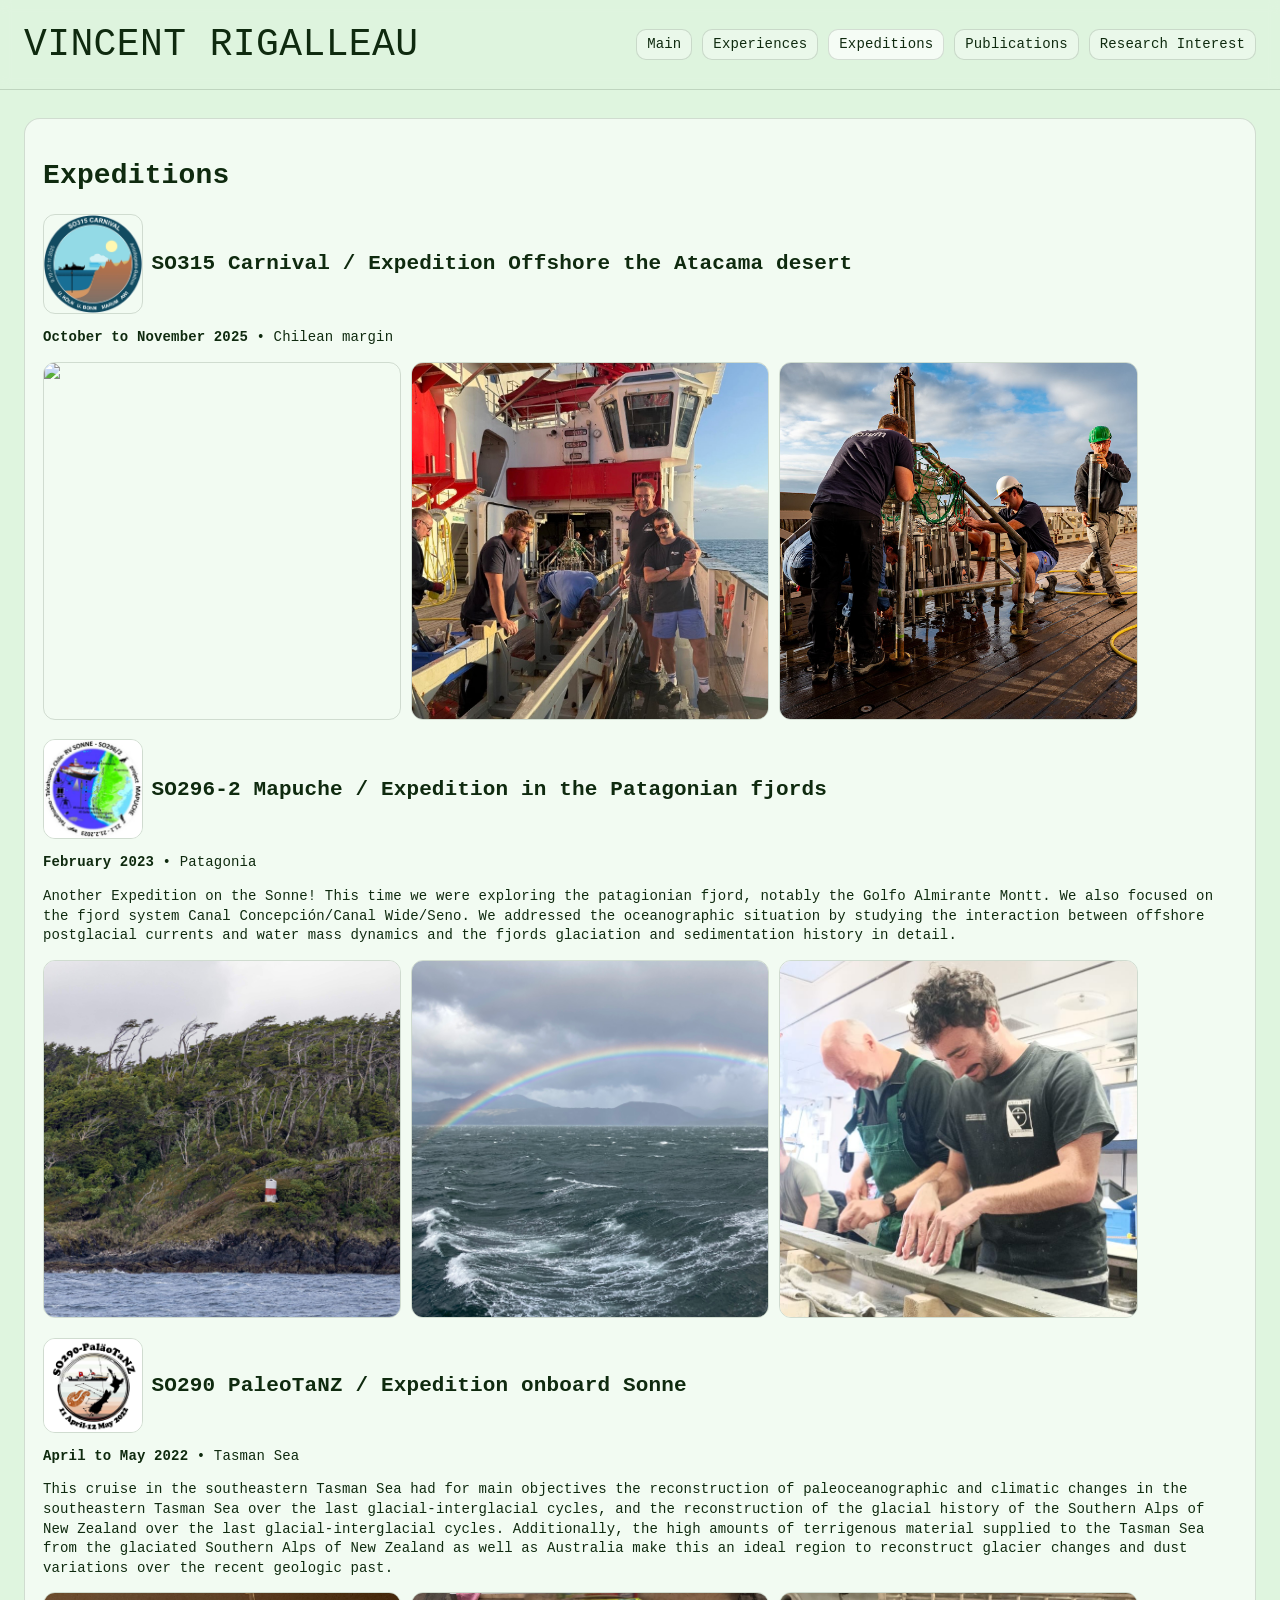
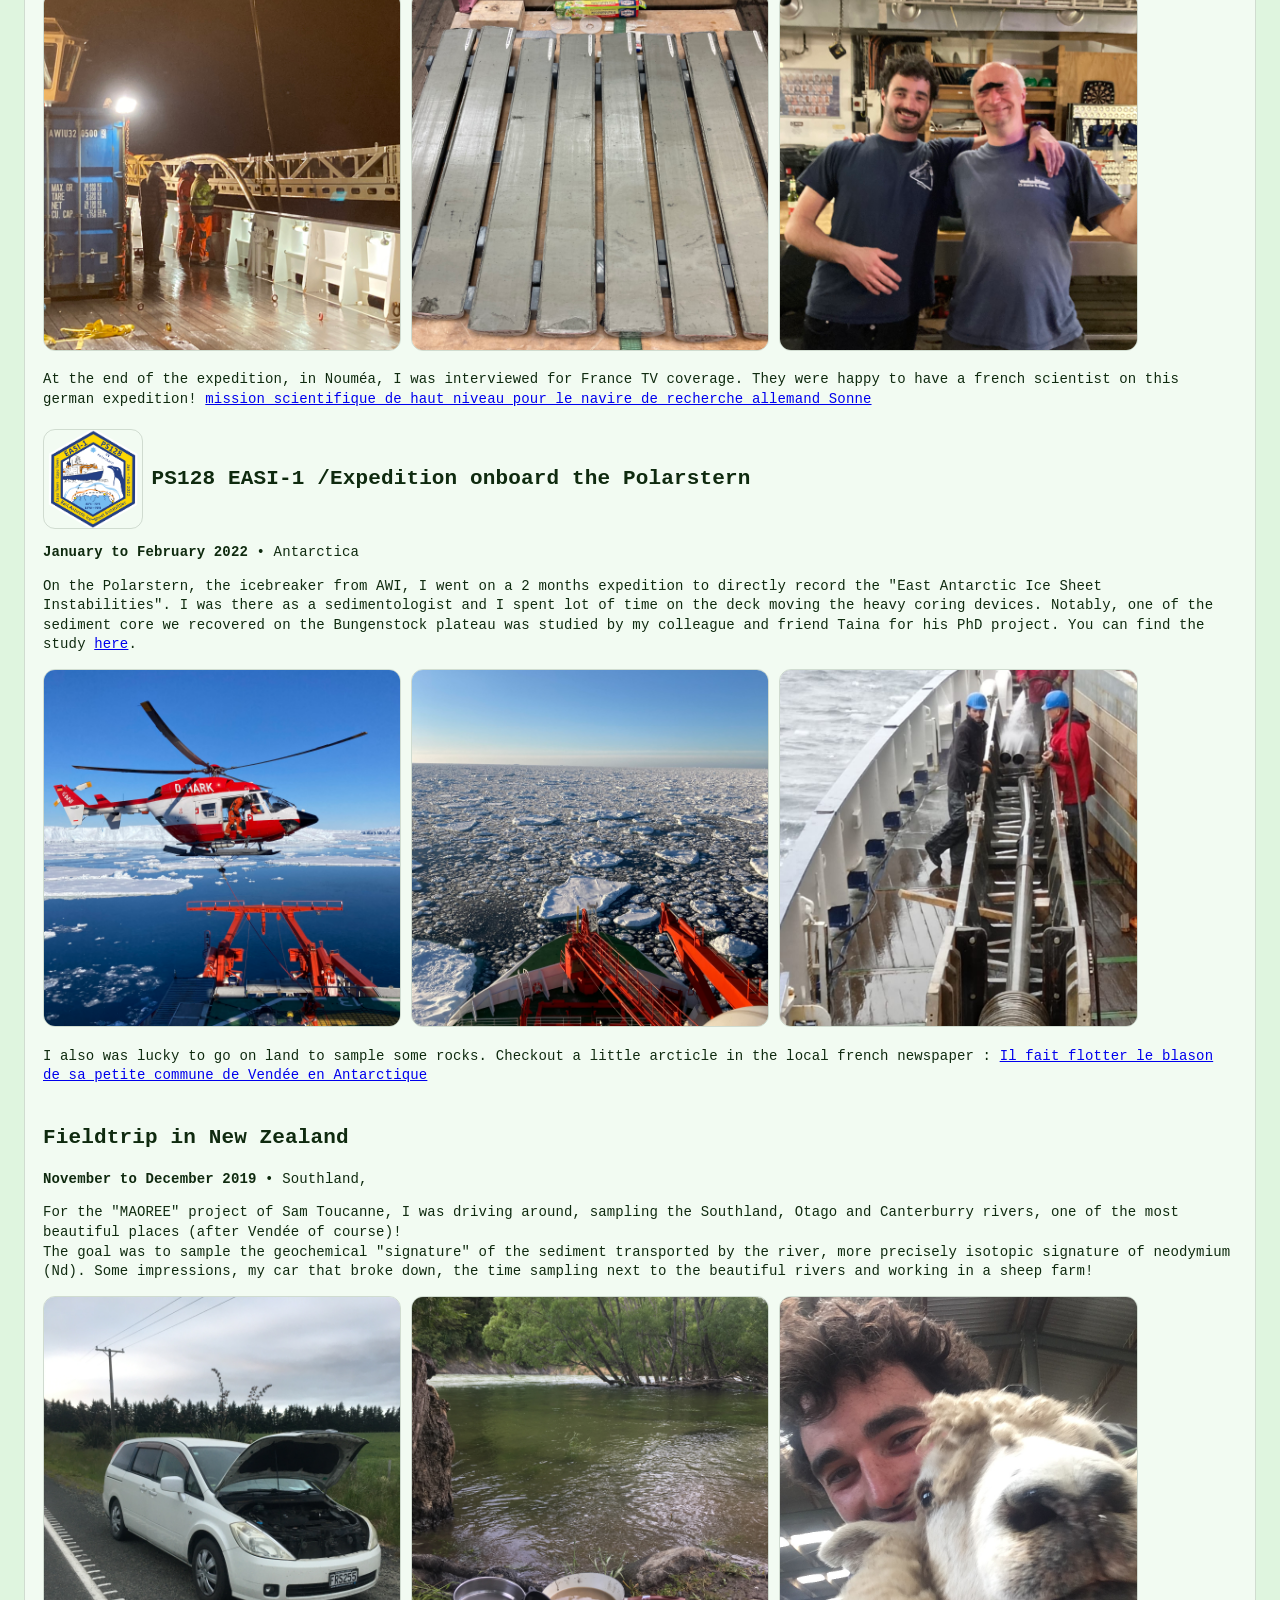
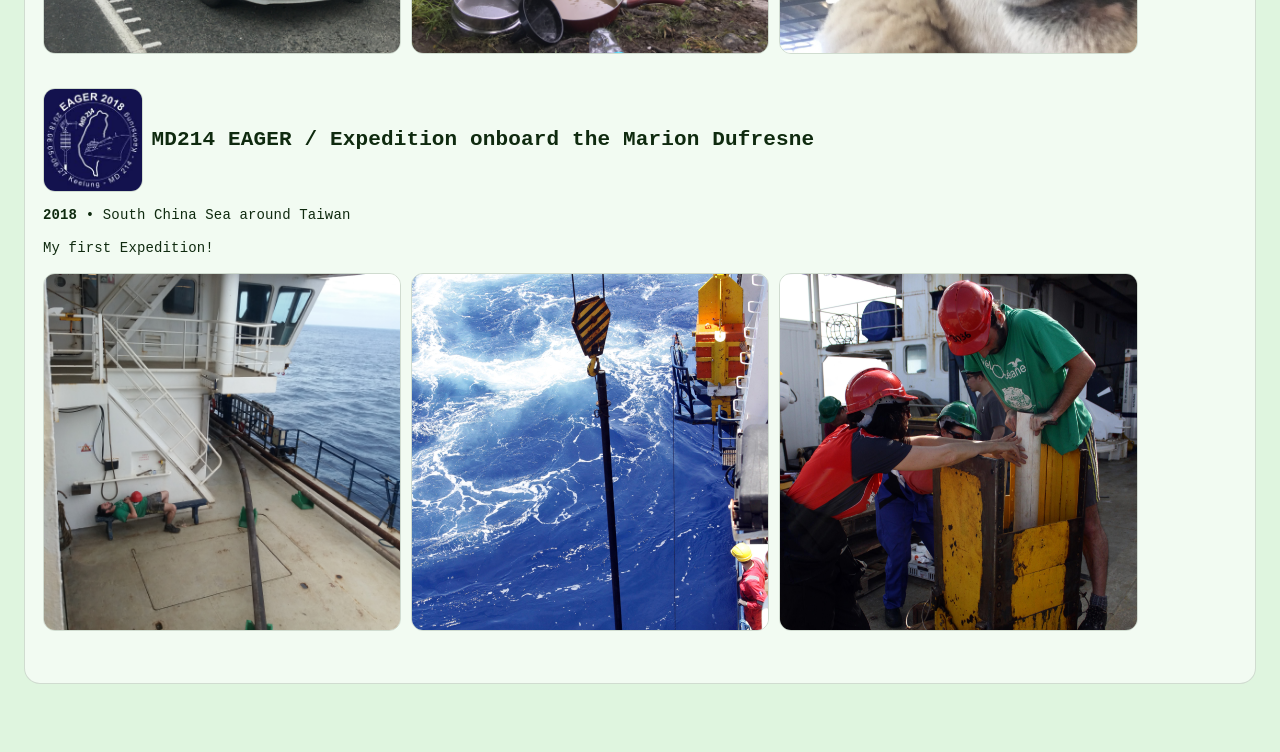
==== commit 17bc3f64: "Update expedition.html" ====
--- a/expedition.html
+++ b/expedition.html
@@ -18,8 +18,8 @@
         <a class="active" href="expedition.html">Expeditions</a>
         <a href="publications.html">Publications</a>
         <a href="research-interest.html">Research Interest</a>
-       <!-- <a href="sciences-designs.html">Science Designs</a> -->
-        <a href="sport.html">Sport</a>
+       <!-- <a href="sciences-designs.html">Science Designs</a> 
+        <a href="sport.html">Sport</a> -->
       </nav>
     </div>
   </header>
--- a/styles.css
+++ b/styles.css
@@ -11,19 +11,18 @@
 
 * { box-sizing: border-box; }
 
-
 header {
   font-family: "Courier New", Courier, monospace;
 }
+
 body {
   margin: 0;
   font-family: "Courier New", Courier, monospace;
   background: var(--bg);
   color: var(--text);
-  line-height: 1.6;
-  font-size: 16px;
-  letter-spacing: 0.02em;
-  font-weight: 200;
+  line-height: 1.4;
+  font-size: 14px;
+  letter-spacing: 0.01em;
 }
 
 
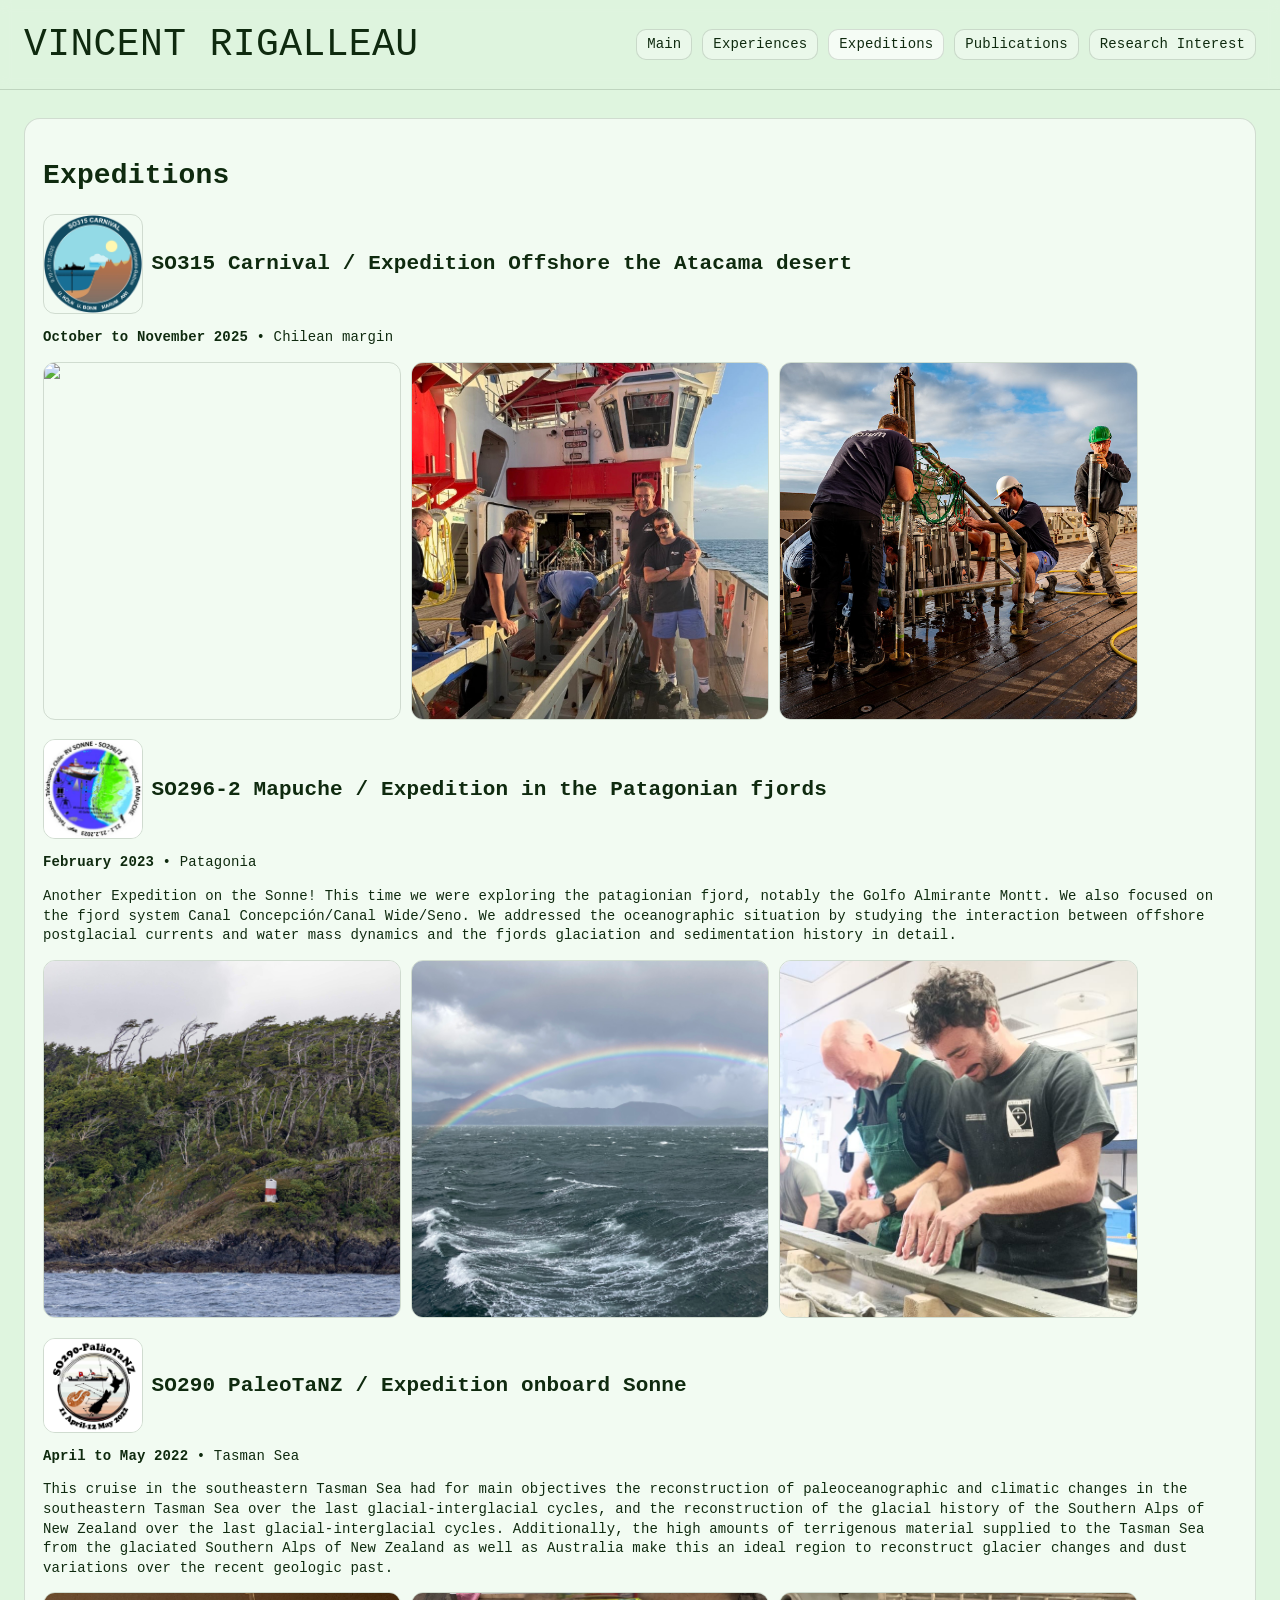
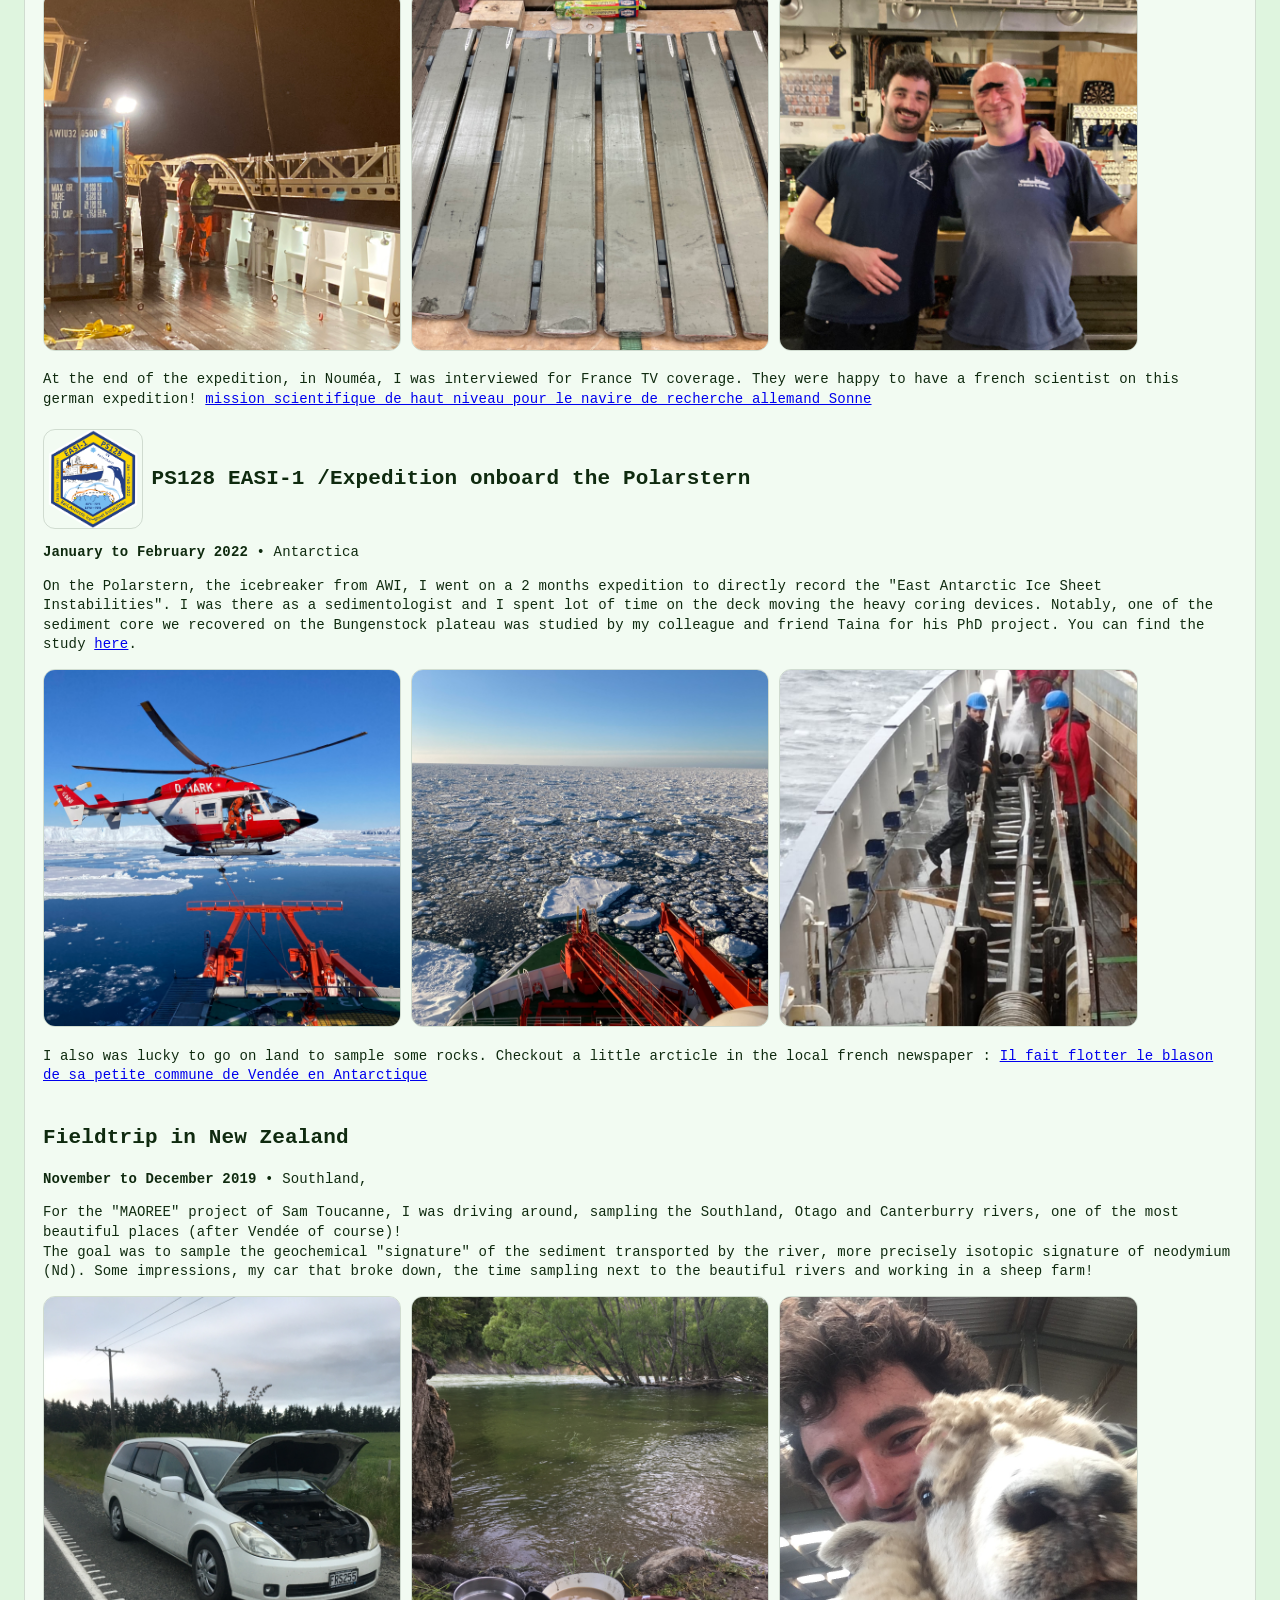
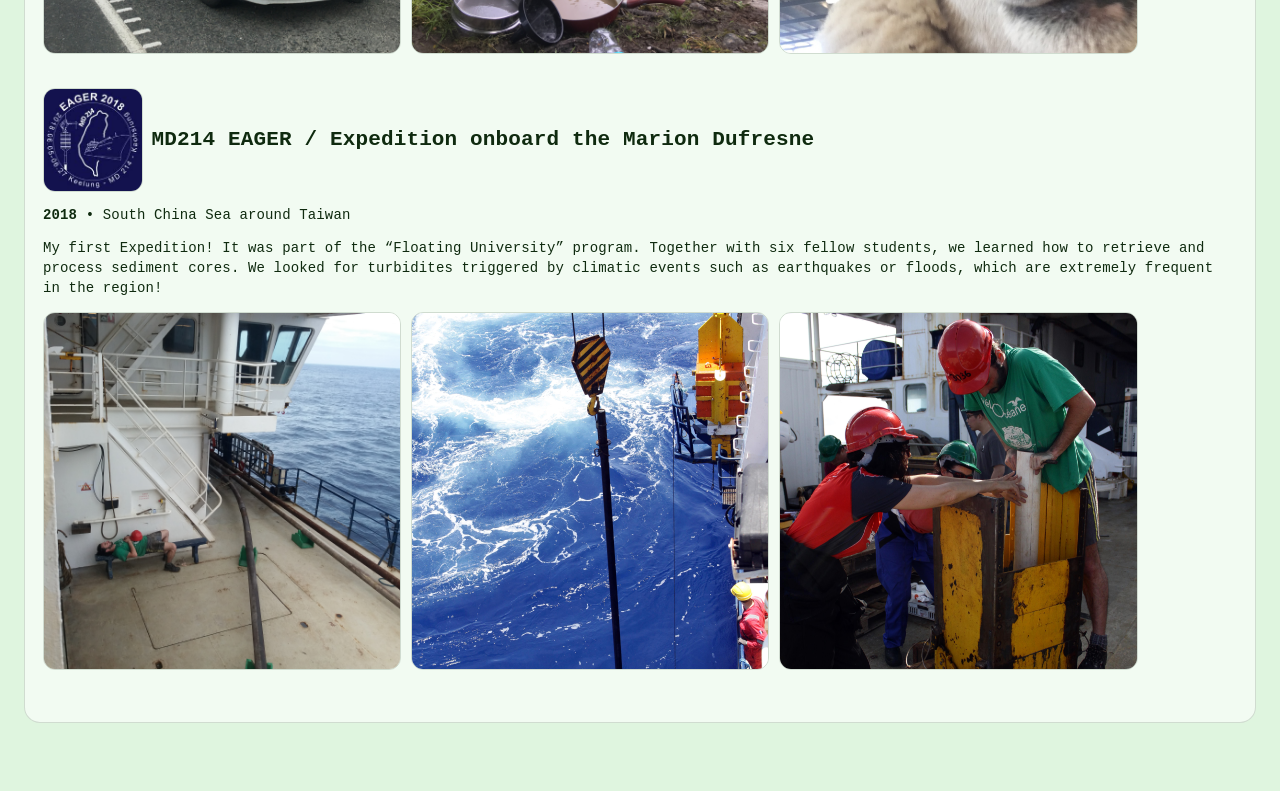
==== commit 4ea4ee37: "Update expedition.html" ====
--- a/expedition.html
+++ b/expedition.html
@@ -124,7 +124,7 @@
 
       <p><strong>2018</strong> • South China Sea around Taiwan</p>
       <p>
-        My first Expedition!
+        My first Expedition! It was part of the “Floating University” program. Together with six fellow students, we learned how to retrieve and process sediment cores. We looked for turbidites triggered by climatic events such as earthquakes or floods, which are extremely frequent in the region!
         <div style="display: flex; gap: 10px;">
   <img src="images/MD1.jpg" width="30%">
   <img src="images/MD2.JPG" width="30%">
--- a/styles.css
+++ b/styles.css
@@ -100,7 +100,7 @@
 }
 
 img.hero {
-  width: 300px;      /* change this number */
+  width: 400px;      /* change this number */
   max-width: 100%;   /* keeps it responsive */
   display: block;
   margin: 0 auto 16px;  /* centers it + space below */
